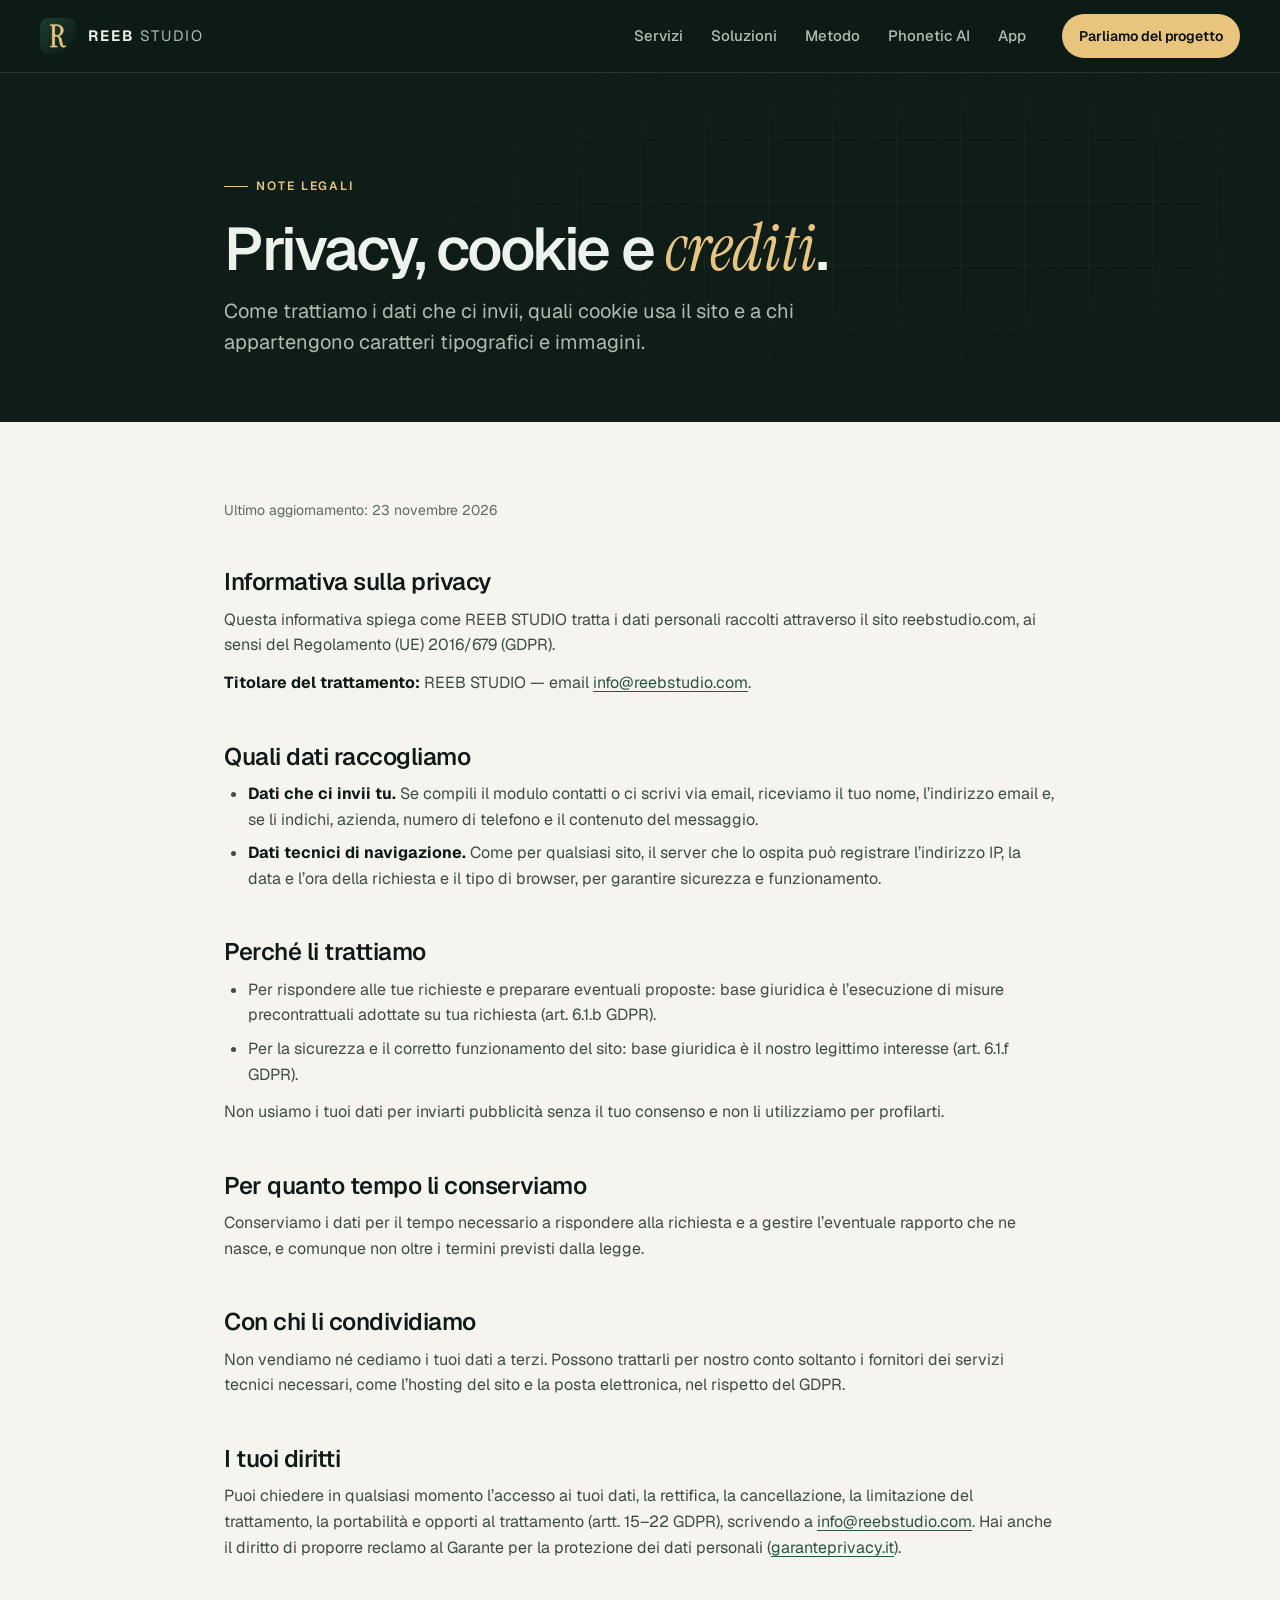
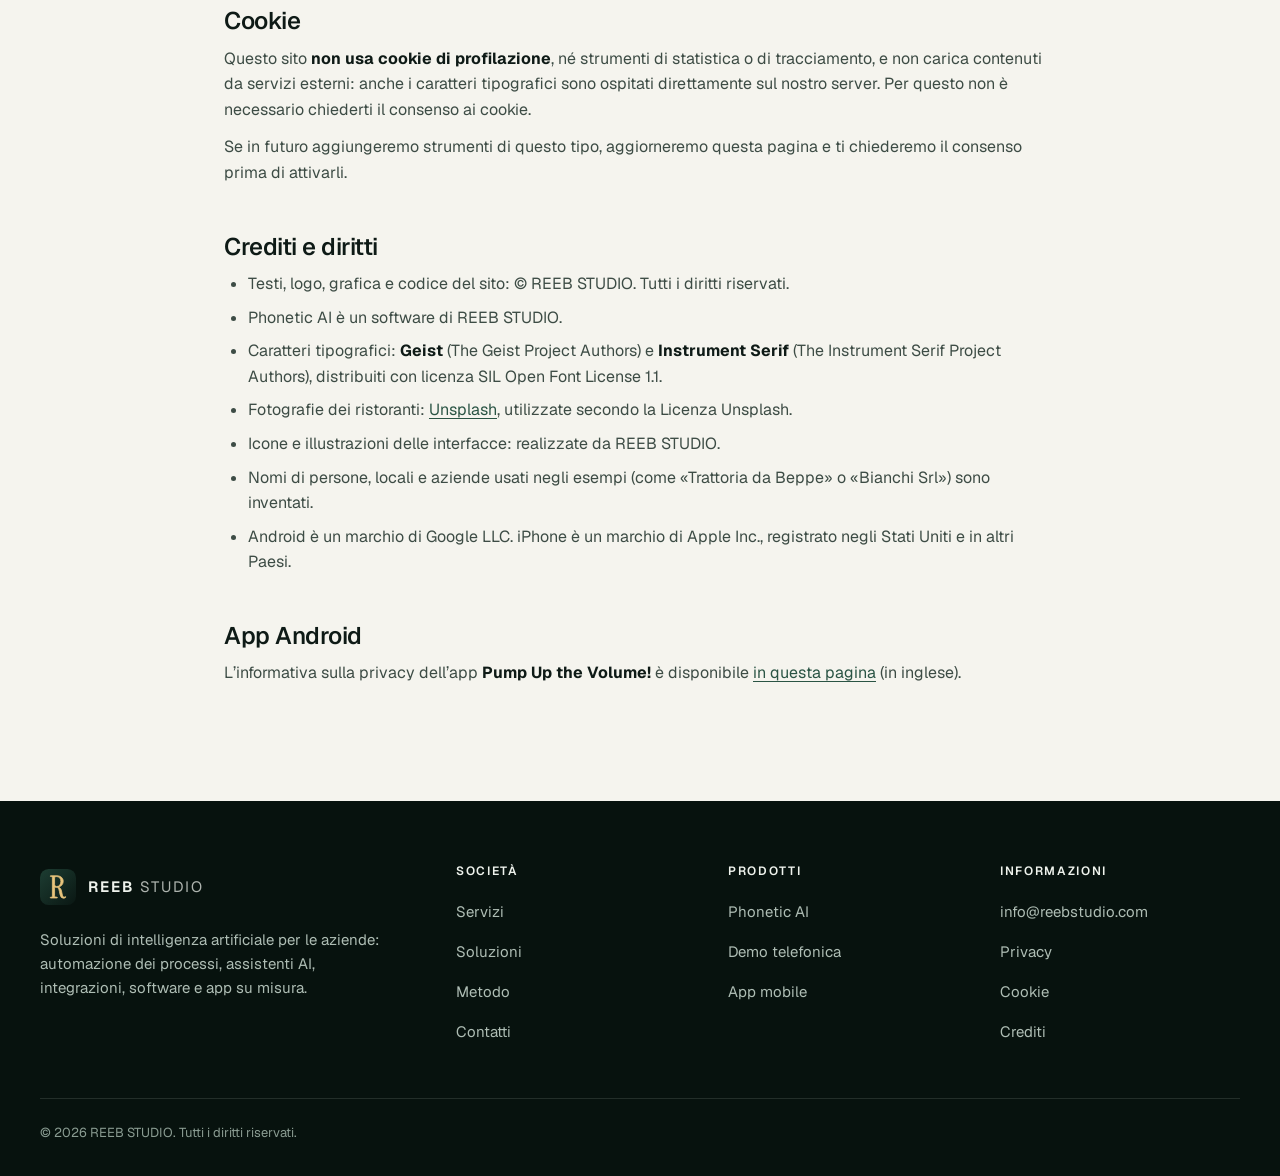
==== note-legali/index.html @ 83d86db6 "Nuovo sito REEB STUDIO Home della società (servizi, soluzioni, Phonetic AI, metodo, app, contatti), " ====
<!doctype html>
<html lang="it">
<head>
  <meta charset="utf-8">
  <meta name="viewport" content="width=device-width, initial-scale=1">
  <title>Privacy, cookie e crediti | REEB STUDIO</title>
  <meta name="description" content="Informativa sulla privacy, uso dei cookie e crediti di font e immagini del sito di REEB STUDIO.">
  <link rel="canonical" href="https://reebstudio.com/note-legali/">
  <meta name="theme-color" content="#0c1b16">
  <link rel="icon" href="../favicon.svg" type="image/svg+xml">
  <link rel="icon" href="../assets/brand/favicon-32.png" sizes="32x32" type="image/png">
  <link rel="apple-touch-icon" href="../assets/brand/apple-touch-icon.png">
  <link rel="manifest" href="../site.webmanifest">
  <link rel="preload" href="../assets/fonts/geist-var.woff2" as="font" type="font/woff2" crossorigin>
  <link rel="stylesheet" href="../assets/css/site.css">
  <script>document.documentElement.classList.add('js')</script>
</head>
<body>
  <svg xmlns="http://www.w3.org/2000/svg" aria-hidden="true" focusable="false" style="position:absolute;width:0;height:0;overflow:hidden">
  <defs>
    <symbol id="i-arrow" viewBox="0 0 24 24" fill="none" stroke="currentColor" stroke-width="1.7" stroke-linecap="round" stroke-linejoin="round"><path d="M5 12h14M13 6l6 6-6 6"/></symbol>
    <symbol id="i-check" viewBox="0 0 24 24" fill="none" stroke="currentColor" stroke-width="1.7" stroke-linecap="round" stroke-linejoin="round"><path d="M5 12.5l4.5 4.5L19 7.5"/></symbol>
    <symbol id="i-check-circle" viewBox="0 0 24 24" fill="none" stroke="currentColor" stroke-width="1.6" stroke-linecap="round" stroke-linejoin="round"><circle cx="12" cy="12" r="9"/><path d="M8 12.3l2.8 2.8 5.4-5.5"/></symbol>
    <symbol id="i-mail" viewBox="0 0 24 24" fill="none" stroke="currentColor" stroke-width="1.6" stroke-linecap="round" stroke-linejoin="round"><rect x="3" y="5" width="18" height="14" rx="2.5"/><path d="M3.5 7.5l8.5 6 8.5-6"/></symbol>
    <symbol id="i-sparkle" viewBox="0 0 24 24" fill="none" stroke="currentColor" stroke-width="1.6" stroke-linecap="round" stroke-linejoin="round"><path d="M11 3.5c.6 4.4 2.3 6.1 6.5 6.7-4.2.6-5.9 2.3-6.5 6.7-.6-4.4-2.3-6.1-6.5-6.7 4.2-.6 5.9-2.3 6.5-6.7z"/><path d="M18.5 15.5c.2 1.6.9 2.3 2.5 2.5-1.6.2-2.3.9-2.5 2.5-.2-1.6-.9-2.3-2.5-2.5 1.6-.2 2.3-.9 2.5-2.5z"/></symbol>
    <symbol id="i-database" viewBox="0 0 24 24" fill="none" stroke="currentColor" stroke-width="1.6" stroke-linecap="round" stroke-linejoin="round"><ellipse cx="12" cy="6" rx="7" ry="3"/><path d="M5 6v6c0 1.7 3.1 3 7 3s7-1.3 7-3V6"/><path d="M5 12v6c0 1.7 3.1 3 7 3s7-1.3 7-3v-6"/></symbol>
    <symbol id="i-users" viewBox="0 0 24 24" fill="none" stroke="currentColor" stroke-width="1.6" stroke-linecap="round" stroke-linejoin="round"><circle cx="9" cy="8" r="3.5"/><path d="M2.5 20c.6-3.6 3.2-5.5 6.5-5.5s5.9 1.9 6.5 5.5"/><path d="M16 4.8a3.5 3.5 0 0 1 0 6.4M18 14.8c2 .8 3.2 2.5 3.5 5.2"/></symbol>
    <symbol id="i-phone" viewBox="0 0 24 24" fill="none" stroke="currentColor" stroke-width="1.6" stroke-linecap="round" stroke-linejoin="round"><path d="M7.2 3.5H5a1.5 1.5 0 0 0-1.5 1.6c.7 8.2 7.2 14.7 15.4 15.4a1.5 1.5 0 0 0 1.6-1.5v-2.2a1.5 1.5 0 0 0-1.1-1.4l-3-.9a1.5 1.5 0 0 0-1.5.4l-1.1 1.1a12 12 0 0 1-5.8-5.8L9 9.1a1.5 1.5 0 0 0 .4-1.5l-.9-3a1.5 1.5 0 0 0-1.3-1.1z"/></symbol>
    <symbol id="i-workflow" viewBox="0 0 24 24" fill="none" stroke="currentColor" stroke-width="1.6" stroke-linecap="round" stroke-linejoin="round"><rect x="3" y="3" width="7" height="7" rx="2"/><rect x="14" y="14" width="7" height="7" rx="2"/><path d="M10 6.5h4.5a3 3 0 0 1 3 3V14"/><path d="M6.5 10v4.5a3 3 0 0 0 3 3H14"/></symbol>
    <symbol id="i-assistant" viewBox="0 0 24 24" fill="none" stroke="currentColor" stroke-width="1.6" stroke-linecap="round" stroke-linejoin="round"><path d="M20.5 12a8.5 8.5 0 0 1-12.3 7.6L3.5 20.5l1.1-4.3A8.5 8.5 0 1 1 20.5 12z"/><path d="M12 8c.3 2 1.1 2.8 3 3-1.9.3-2.7 1.1-3 3-.3-1.9-1.1-2.7-3-3 1.9-.2 2.7-1 3-3z"/></symbol>
    <symbol id="i-plug" viewBox="0 0 24 24" fill="none" stroke="currentColor" stroke-width="1.6" stroke-linecap="round" stroke-linejoin="round"><path d="M9 3v5M15 3v5"/><path d="M6 8h12v3a6 6 0 0 1-12 0z"/><path d="M12 17v4"/></symbol>
    <symbol id="i-code" viewBox="0 0 24 24" fill="none" stroke="currentColor" stroke-width="1.6" stroke-linecap="round" stroke-linejoin="round"><path d="M8 7.5L3.5 12 8 16.5M16 7.5l4.5 4.5-4.5 4.5M13.5 5l-3 14"/></symbol>
    <symbol id="i-smartphone" viewBox="0 0 24 24" fill="none" stroke="currentColor" stroke-width="1.6" stroke-linecap="round" stroke-linejoin="round"><rect x="6" y="2.5" width="12" height="19" rx="3"/><path d="M10.5 18.5h3"/></symbol>
    <symbol id="i-analysis" viewBox="0 0 24 24" fill="none" stroke="currentColor" stroke-width="1.6" stroke-linecap="round" stroke-linejoin="round"><circle cx="11" cy="11" r="7.5"/><path d="M20.5 20.5l-4-4"/><path d="M8 13.5v-2M11 13.5V8.5M14 13.5v-3.5"/></symbol>
    <symbol id="i-shield" viewBox="0 0 24 24" fill="none" stroke="currentColor" stroke-width="1.6" stroke-linecap="round" stroke-linejoin="round"><path d="M12 3l7.5 3v5.5c0 4.6-3.2 8.3-7.5 9.5-4.3-1.2-7.5-4.9-7.5-9.5V6z"/><path d="M9 12l2.2 2.2L15.5 10"/></symbol>
    <symbol id="i-target" viewBox="0 0 24 24" fill="none" stroke="currentColor" stroke-width="1.6" stroke-linecap="round" stroke-linejoin="round"><circle cx="12" cy="12" r="8.5"/><circle cx="12" cy="12" r="4.5"/><circle cx="12" cy="12" r="1" fill="currentColor"/></symbol>
    <symbol id="i-sliders" viewBox="0 0 24 24" fill="none" stroke="currentColor" stroke-width="1.6" stroke-linecap="round" stroke-linejoin="round"><path d="M4 7h9M17 7h3M4 17h3M11 17h9"/><circle cx="15" cy="7" r="2"/><circle cx="9" cy="17" r="2"/></symbol>
    <symbol id="i-user" viewBox="0 0 24 24" fill="none" stroke="currentColor" stroke-width="1.6" stroke-linecap="round" stroke-linejoin="round"><circle cx="12" cy="8" r="4"/><path d="M4.5 20.5c.8-4 3.7-6.5 7.5-6.5s6.7 2.5 7.5 6.5"/></symbol>
    <symbol id="i-globe" viewBox="0 0 24 24" fill="none" stroke="currentColor" stroke-width="1.6" stroke-linecap="round" stroke-linejoin="round"><circle cx="12" cy="12" r="9"/><path d="M3 12h18M12 3c2.5 2.6 3.8 5.6 3.8 9s-1.3 6.4-3.8 9c-2.5-2.6-3.8-5.6-3.8-9S9.5 5.6 12 3z"/></symbol>
    <symbol id="i-clock" viewBox="0 0 24 24" fill="none" stroke="currentColor" stroke-width="1.6" stroke-linecap="round" stroke-linejoin="round"><circle cx="12" cy="12" r="9"/><path d="M12 7v5l3.5 2"/></symbol>
    <symbol id="i-calendar" viewBox="0 0 24 24" fill="none" stroke="currentColor" stroke-width="1.6" stroke-linecap="round" stroke-linejoin="round"><rect x="3.5" y="5" width="17" height="15.5" rx="2.5"/><path d="M3.5 10h17M8 3v4M16 3v4"/></symbol>
    <symbol id="i-layout" viewBox="0 0 24 24" fill="none" stroke="currentColor" stroke-width="1.6" stroke-linecap="round" stroke-linejoin="round"><rect x="3" y="3" width="18" height="18" rx="2.5"/><path d="M3 9.5h18M9.5 9.5V21"/></symbol>
    <symbol id="i-swap" viewBox="0 0 24 24" fill="none" stroke="currentColor" stroke-width="1.6" stroke-linecap="round" stroke-linejoin="round"><path d="M4 8h14l-3.5-3.5M20 16H6l3.5 3.5"/></symbol>
    <symbol id="i-info" viewBox="0 0 24 24" fill="none" stroke="currentColor" stroke-width="1.6" stroke-linecap="round" stroke-linejoin="round"><circle cx="12" cy="12" r="9"/><path d="M12 11v5.5M12 7.6v.4"/></symbol>
    <symbol id="i-bell" viewBox="0 0 24 24" fill="none" stroke="currentColor" stroke-width="1.6" stroke-linecap="round" stroke-linejoin="round"><path d="M6 16v-5a6 6 0 0 1 12 0v5l1.5 2h-15z"/><path d="M10 20.5a2 2 0 0 0 4 0"/></symbol>
    <symbol id="i-wave" viewBox="0 0 24 24" fill="none" stroke="currentColor" stroke-width="2" stroke-linecap="round"><path d="M4 10v4M8 7v10M12 4v16M16 8v8M20 10.5v3"/></symbol>
    <symbol id="i-chart" viewBox="0 0 24 24" fill="none" stroke="currentColor" stroke-width="1.6" stroke-linecap="round" stroke-linejoin="round"><path d="M4 4v16h16"/><path d="M8 15.5l3.5-4 3 2.5L20 8"/></symbol>
    <symbol id="i-file" viewBox="0 0 24 24" fill="none" stroke="currentColor" stroke-width="1.6" stroke-linecap="round" stroke-linejoin="round"><path d="M14 3H7a2 2 0 0 0-2 2v14a2 2 0 0 0 2 2h10a2 2 0 0 0 2-2V8z"/><path d="M14 3v5h5M9 13h6M9 17h4"/></symbol>
    <symbol id="i-inbox" viewBox="0 0 24 24" fill="none" stroke="currentColor" stroke-width="1.6" stroke-linecap="round" stroke-linejoin="round"><path d="M3 13l2.5-7.5A2 2 0 0 1 7.4 4h9.2a2 2 0 0 1 1.9 1.5L21 13v5a2 2 0 0 1-2 2H5a2 2 0 0 1-2-2z"/><path d="M3 13h5l1.5 2.5h5L16 13h5"/></symbol>
    <symbol id="i-send" viewBox="0 0 24 24" fill="none" stroke="currentColor" stroke-width="1.8" stroke-linecap="round" stroke-linejoin="round"><path d="M4.5 12l15-7.5-5.5 15-2.5-5.5z"/><path d="M11.5 14l8-9.5"/></symbol>
    <symbol id="i-lock" viewBox="0 0 24 24" fill="none" stroke="currentColor" stroke-width="1.6" stroke-linecap="round" stroke-linejoin="round"><rect x="5" y="10.5" width="14" height="10" rx="2.5"/><path d="M8 10.5V8a4 4 0 0 1 8 0v2.5"/></symbol>
    <symbol id="i-moon" viewBox="0 0 24 24" fill="none" stroke="currentColor" stroke-width="1.6" stroke-linecap="round" stroke-linejoin="round"><path d="M20 14.5A8.5 8.5 0 1 1 9.5 4a7 7 0 0 0 10.5 10.5z"/></symbol>
    <symbol id="i-utensils" viewBox="0 0 24 24" fill="none" stroke="currentColor" stroke-width="1.6" stroke-linecap="round" stroke-linejoin="round"><path d="M7 3v18M4.5 3v5a2.5 2.5 0 0 0 5 0V3"/><path d="M17 21V3c-2.2 1.2-3.5 3.6-3.5 7v3.5H17"/></symbol>
    <symbol id="i-forward" viewBox="0 0 24 24" fill="none" stroke="currentColor" stroke-width="1.6" stroke-linecap="round" stroke-linejoin="round"><path d="M14 4h6v6M20 4l-7 7"/><path d="M9.2 4.5H5.5A1.5 1.5 0 0 0 4 6.1c.7 7.6 6.3 13.2 13.9 13.9a1.5 1.5 0 0 0 1.6-1.5v-2.2a1.5 1.5 0 0 0-1.1-1.4l-2.6-.8a1.5 1.5 0 0 0-1.5.4l-.9.9a11 11 0 0 1-4.9-4.9l.9-.9a1.5 1.5 0 0 0 .4-1.5z"/></symbol>
    <symbol id="i-mic" viewBox="0 0 24 24" fill="none" stroke="currentColor" stroke-width="1.8" stroke-linecap="round" stroke-linejoin="round"><rect x="9" y="3" width="6" height="11" rx="3"/><path d="M5.5 11a6.5 6.5 0 0 0 13 0M12 17.5V21"/></symbol>
    <symbol id="i-alert" viewBox="0 0 24 24" fill="none" stroke="currentColor" stroke-width="1.6" stroke-linecap="round" stroke-linejoin="round"><path d="M10.3 4.3L2.8 17.5A2 2 0 0 0 4.5 20.5h15a2 2 0 0 0 1.7-3L13.7 4.3a2 2 0 0 0-3.4 0z"/><path d="M12 9.5v4.5M12 17.2v.3"/></symbol>
    <symbol id="i-web" viewBox="0 0 24 24" fill="none" stroke="currentColor" stroke-width="1.6" stroke-linecap="round" stroke-linejoin="round"><rect x="3" y="4" width="18" height="16" rx="2.5"/><path d="M3 8.5h18M6.5 6.3v0M9 6.3v0"/></symbol>
  </defs>
</svg>

  <a class="skip-link" href="#contenuto">Vai al contenuto</a>

  <header class="site-header" id="top">
    <div class="container header-bar">
      <a class="brand" href="../" aria-label="REEB STUDIO, torna alla home">
        <img class="brand-mark" src="../assets/brand/mark.svg" width="36" height="36" alt="">
        <span class="brand-name">REEB <span>STUDIO</span></span>
      </a>
      <nav class="nav" aria-label="Menu principale">
        <button class="nav-toggle" type="button" aria-expanded="false" aria-controls="nav-panel">
          <span></span><span class="sr-only">Apri il menu</span>
        </button>
        <div class="nav-panel" id="nav-panel">
          <ul class="nav-links" role="list">
            <li><a href="../#servizi">Servizi</a></li>
            <li><a href="../#soluzioni">Soluzioni</a></li>
            <li><a href="../#metodo">Metodo</a></li>
            <li><a href="../phonetic-ai/">Phonetic AI</a></li>
            <li><a href="../#app">App</a></li>
          </ul>
          <a class="btn btn-gold btn-sm nav-cta" href="../#contatti">Parliamo del progetto</a>
        </div>
      </nav>
    </div>
  </header>

  <main id="contenuto">
    <section class="page-hero dark grain" aria-labelledby="page-title">
      <div class="grid-lines" aria-hidden="true"></div>
      <div class="container-narrow">
        <p class="eyebrow">Note legali</p>
        <h1 id="page-title">Privacy, cookie e <span class="accent">crediti</span>.</h1>
        <p class="lead">Come trattiamo i dati che ci invii, quali cookie usa il sito e a chi appartengono caratteri tipografici e immagini.</p>
      </div>
    </section>

    <article class="prose">
      <div class="container-narrow">
        <p class="updated">Ultimo aggiornamento: 23 novembre 2026</p>

        <!-- Prima della pubblicazione: completare i dati del titolare (ragione sociale, sede legale, P.IVA) e far verificare il testo da un consulente privacy. -->
        <h2 id="privacy">Informativa sulla privacy</h2>
        <p>Questa informativa spiega come REEB STUDIO tratta i dati personali raccolti attraverso il sito reebstudio.com, ai sensi del Regolamento (UE) 2016/679 (GDPR).</p>
        <p><strong>Titolare del trattamento:</strong> REEB STUDIO — email <a href="mailto:info@reebstudio.com">info@reebstudio.com</a>.</p>

        <h2>Quali dati raccogliamo</h2>
        <ul>
          <li><strong>Dati che ci invii tu.</strong> Se compili il modulo contatti o ci scrivi via email, riceviamo il tuo nome, l’indirizzo email e, se li indichi, azienda, numero di telefono e il contenuto del messaggio.</li>
          <li><strong>Dati tecnici di navigazione.</strong> Come per qualsiasi sito, il server che lo ospita può registrare l’indirizzo IP, la data e l’ora della richiesta e il tipo di browser, per garantire sicurezza e funzionamento.</li>
        </ul>

        <h2>Perché li trattiamo</h2>
        <ul>
          <li>Per rispondere alle tue richieste e preparare eventuali proposte: base giuridica è l’esecuzione di misure precontrattuali adottate su tua richiesta (art. 6.1.b GDPR).</li>
          <li>Per la sicurezza e il corretto funzionamento del sito: base giuridica è il nostro legittimo interesse (art. 6.1.f GDPR).</li>
        </ul>
        <p>Non usiamo i tuoi dati per inviarti pubblicità senza il tuo consenso e non li utilizziamo per profilarti.</p>

        <h2>Per quanto tempo li conserviamo</h2>
        <p>Conserviamo i dati per il tempo necessario a rispondere alla richiesta e a gestire l’eventuale rapporto che ne nasce, e comunque non oltre i termini previsti dalla legge.</p>

        <h2>Con chi li condividiamo</h2>
        <p>Non vendiamo né cediamo i tuoi dati a terzi. Possono trattarli per nostro conto soltanto i fornitori dei servizi tecnici necessari, come l’hosting del sito e la posta elettronica, nel rispetto del GDPR.</p>

        <h2>I tuoi diritti</h2>
        <p>Puoi chiedere in qualsiasi momento l’accesso ai tuoi dati, la rettifica, la cancellazione, la limitazione del trattamento, la portabilità e opporti al trattamento (artt. 15–22 GDPR), scrivendo a <a href="mailto:info@reebstudio.com">info@reebstudio.com</a>. Hai anche il diritto di proporre reclamo al Garante per la protezione dei dati personali (<a href="https://www.garanteprivacy.it" rel="noopener">garanteprivacy.it</a>).</p>

        <h2 id="cookie">Cookie</h2>
        <p>Questo sito <strong>non usa cookie di profilazione</strong>, né strumenti di statistica o di tracciamento, e non carica contenuti da servizi esterni: anche i caratteri tipografici sono ospitati direttamente sul nostro server. Per questo non è necessario chiederti il consenso ai cookie.</p>
        <p>Se in futuro aggiungeremo strumenti di questo tipo, aggiorneremo questa pagina e ti chiederemo il consenso prima di attivarli.</p>

        <h2 id="crediti">Crediti e diritti</h2>
        <ul>
          <li>Testi, logo, grafica e codice del sito: © REEB STUDIO. Tutti i diritti riservati.</li>
          <li>Phonetic AI è un software di REEB STUDIO.</li>
          <li>Caratteri tipografici: <strong>Geist</strong> (The Geist Project Authors) e <strong>Instrument Serif</strong> (The Instrument Serif Project Authors), distribuiti con licenza SIL Open Font License 1.1.</li>
          <li>Fotografie dei ristoranti: <a href="https://unsplash.com" rel="noopener">Unsplash</a>, utilizzate secondo la Licenza Unsplash.</li>
          <li>Icone e illustrazioni delle interfacce: realizzate da REEB STUDIO.</li>
          <li>Nomi di persone, locali e aziende usati negli esempi (come «Trattoria da Beppe» o «Bianchi Srl») sono inventati.</li>
          <li>Android è un marchio di Google LLC. iPhone è un marchio di Apple Inc., registrato negli Stati Uniti e in altri Paesi.</li>
        </ul>

        <h2 id="app">App Android</h2>
        <p>L’informativa sulla privacy dell’app <strong>Pump Up the Volume!</strong> è disponibile <a href="../privacy.html" hreflang="en">in questa pagina</a> (in inglese).</p>
      </div>
    </article>
  </main>

  <footer class="site-footer">
    <div class="container">
      <div class="footer-grid">
        <div class="footer-brand">
          <a class="brand" href="../" aria-label="REEB STUDIO, torna alla home">
            <img class="brand-mark" src="../assets/brand/mark.svg" width="36" height="36" alt="">
            <span class="brand-name">REEB <span>STUDIO</span></span>
          </a>
          <p>Soluzioni di intelligenza artificiale per le aziende: automazione dei processi, assistenti AI, integrazioni, software e app su misura.</p>
        </div>
        <div class="footer-col">
          <h2>Società</h2>
          <ul role="list">
            <li><a href="../#servizi">Servizi</a></li>
            <li><a href="../#soluzioni">Soluzioni</a></li>
            <li><a href="../#metodo">Metodo</a></li>
            <li><a href="../#contatti">Contatti</a></li>
          </ul>
        </div>
        <div class="footer-col">
          <h2>Prodotti</h2>
          <ul role="list">
            <li><a href="../phonetic-ai/">Phonetic AI</a></li>
            <li><a href="tel:+3905831706764">Demo telefonica</a></li>
            <li><a href="../#app">App mobile</a></li>
          </ul>
        </div>
        <div class="footer-col">
          <h2>Informazioni</h2>
          <ul role="list">
            <li><a href="mailto:info@reebstudio.com">info@reebstudio.com</a></li>
            <li><a href="../note-legali/#privacy">Privacy</a></li>
            <li><a href="../note-legali/#cookie">Cookie</a></li>
            <li><a href="../note-legali/#crediti">Crediti</a></li>
          </ul>
        </div>
      </div>
      <div class="footer-bottom">
        <!-- Quando la società sarà registrata, aggiungere qui: ragione sociale completa, sede legale, P.IVA (obbligatoria per legge sul sito). -->
        <span>&copy; <span data-year>2026</span> REEB STUDIO. Tutti i diritti riservati.</span>
        
      </div>
    </div>
  </footer>

  <script src="../assets/js/site.js" defer></script>
</body>
</html>
---- assets/css/site.css ----
/* ==========================================================================
   REEB STUDIO — foglio di stile del sito
   Scala di spaziatura su multipli di 4px · due famiglie di caratteri
   (Geist per testo e titoli, Instrument Serif per gli accenti in corsivo).
   ========================================================================== */

@font-face {
  font-family: "Geist";
  src: url("../fonts/geist-var.woff2") format("woff2");
  font-weight: 100 900;
  font-style: normal;
  font-display: swap;
}

@font-face {
  font-family: "Instrument Serif";
  src: url("../fonts/instrument-serif.woff2") format("woff2");
  font-weight: 400;
  font-style: normal;
  font-display: swap;
}

@font-face {
  font-family: "Instrument Serif";
  src: url("../fonts/instrument-serif-italic.woff2") format("woff2");
  font-weight: 400;
  font-style: italic;
  font-display: swap;
}

:root {
  /* Colori */
  --pine-950: #07120e;
  --pine-900: #0c1b16;
  --pine-850: #10231c;
  --pine-800: #142b23;
  --pine-700: #1d3c31;
  --pine-600: #2a5444;
  --gold: #e8c47c;
  --gold-soft: #f3dcab;
  --gold-deep: #8a6420;
  --mint: #4cc08a;

  --paper: #f5f4ee;
  --paper-2: #ecebe3;
  --white: #ffffff;
  --ink: #0e1a16;
  --ink-2: #3d4c45;
  --ink-3: #5c6a63;
  --line: #dcdbd1;
  --line-strong: #c9c8bd;

  --on-dark: #eef2ec;
  --on-dark-2: #aebdb4;
  --on-dark-3: #8a9c92;
  --line-dark: rgb(238 242 236 / .12);
  --line-dark-strong: rgb(238 242 236 / .2);

  /* Caratteri */
  --sans: "Geist", ui-sans-serif, system-ui, -apple-system, "Segoe UI", Roboto, sans-serif;
  --serif: "Instrument Serif", "Iowan Old Style", Georgia, serif;

  /* Spaziatura (multipli di 4px) */
  --s1: .25rem;  /* 4 */
  --s2: .5rem;   /* 8 */
  --s3: .75rem;  /* 12 */
  --s4: 1rem;    /* 16 */
  --s5: 1.5rem;  /* 24 */
  --s6: 2rem;    /* 32 */
  --s7: 3rem;    /* 48 */
  --s8: 4rem;    /* 64 */
  --s9: 6rem;    /* 96 */
  --s10: 8rem;   /* 128 */

  --gutter: clamp(1rem, 4.5vw, 2.5rem);
  --section: clamp(4rem, 9vw, 8rem);
  --radius: 16px;
  --radius-lg: 24px;
  --header-h: 4.5rem;
  --ease: cubic-bezier(.2, .7, .2, 1);
}

/* --------------------------------------------------------------------------
   Base
   -------------------------------------------------------------------------- */

*, *::before, *::after { box-sizing: border-box; }

html {
  -webkit-text-size-adjust: 100%;
  scroll-padding-top: calc(var(--header-h) + var(--s4));
}

@media (prefers-reduced-motion: no-preference) {
  html { scroll-behavior: smooth; }
}

body {
  margin: 0;
  background: var(--paper);
  color: var(--ink);
  font: 400 1rem/1.6 var(--sans);
  font-feature-settings: "ss01", "cv11";
  -webkit-font-smoothing: antialiased;
  -moz-osx-font-smoothing: grayscale;
  text-rendering: optimizeLegibility;
}

h1, h2, h3, h4, p, figure, blockquote, dl, dd, ol, ul { margin: 0; }
ol, ul { padding: 0; }
img, svg, video { display: block; max-width: 100%; }
img { height: auto; }
a { color: inherit; }
button, input, select, textarea { font: inherit; color: inherit; }

::selection { background: var(--gold); color: var(--pine-950); }

:focus-visible {
  outline: 2px solid var(--pine-600);
  outline-offset: 3px;
  border-radius: 4px;
}

.dark :focus-visible, .site-header :focus-visible, .site-footer :focus-visible {
  outline-color: var(--gold);
}

.sr-only {
  position: absolute !important;
  width: 1px; height: 1px;
  padding: 0; margin: -1px;
  overflow: hidden; clip: rect(0 0 0 0);
  white-space: nowrap; border: 0;
}

.skip-link {
  position: absolute;
  z-index: 100;
  top: var(--s2);
  left: var(--s2);
  padding: var(--s2) var(--s4);
  border-radius: 999px;
  background: var(--gold);
  color: var(--pine-950);
  font-weight: 600;
  text-decoration: none;
  transform: translateY(-200%);
}

.skip-link:focus { transform: none; }

.container {
  width: min(100% - 2 * var(--gutter), 75rem);
  margin-inline: auto;
}

.container-narrow {
  width: min(100% - 2 * var(--gutter), 52rem);
  margin-inline: auto;
}

/* --------------------------------------------------------------------------
   Tipografia
   -------------------------------------------------------------------------- */

.display, h1 {
  font-size: clamp(2.5rem, 6vw, 5rem);
  font-weight: 560;
  line-height: 1.02;
  letter-spacing: -.04em;
  text-wrap: balance;
}

.h2, h2 {
  font-size: clamp(2rem, 4vw, 3.25rem);
  font-weight: 560;
  line-height: 1.06;
  letter-spacing: -.035em;
  text-wrap: balance;
}

.h3, h3 {
  font-size: 1.25rem;
  font-weight: 600;
  line-height: 1.3;
  letter-spacing: -.015em;
}

.accent {
  font-family: var(--serif);
  font-style: italic;
  font-weight: 400;
  letter-spacing: -.01em;
  font-size: 1.08em;
  line-height: .9;
}

.dark .accent { color: var(--gold); }

.eyebrow {
  display: inline-flex;
  align-items: center;
  gap: var(--s2);
  margin-bottom: var(--s5);
  color: var(--pine-600);
  font-size: .75rem;
  font-weight: 600;
  line-height: 1.4;
  letter-spacing: .16em;
  text-transform: uppercase;
}

.eyebrow::before {
  content: "";
  width: var(--s5);
  height: 1px;
  background: currentColor;
}

.dark .eyebrow { color: var(--gold); }

.lead {
  max-width: 38rem;
  color: var(--ink-2);
  font-size: clamp(1.0625rem, 1.6vw, 1.25rem);
  line-height: 1.55;
  text-wrap: pretty;
}

.dark .lead { color: var(--on-dark-2); }

.muted { color: var(--ink-2); }
.dark .muted { color: var(--on-dark-2); }

.section-head {
  display: grid;
  gap: var(--s5);
  max-width: 48rem;
  margin-bottom: clamp(var(--s7), 6vw, var(--s8));
}

.section-head .eyebrow { margin-bottom: 0; }

.section-head-split {
  display: grid;
  grid-template-columns: minmax(0, 1.1fr) minmax(0, .9fr);
  align-items: end;
  gap: var(--s5) var(--s8);
  max-width: none;
}

/* --------------------------------------------------------------------------
   Bottoni e link
   -------------------------------------------------------------------------- */

.btn {
  display: inline-flex;
  align-items: center;
  justify-content: center;
  gap: var(--s2);
  min-height: 48px;
  padding: var(--s3) var(--s5);
  border: 1px solid transparent;
  border-radius: 999px;
  font-size: .9375rem;
  font-weight: 600;
  line-height: 1.2;
  letter-spacing: -.005em;
  text-decoration: none;
  white-space: nowrap;
  cursor: pointer;
  transition: background-color .2s var(--ease), color .2s var(--ease), border-color .2s var(--ease), transform .2s var(--ease);
}

.btn svg { width: 1.125rem; height: 1.125rem; flex: none; transition: transform .2s var(--ease); }
.btn:hover svg.arrow { transform: translateX(3px); }
.btn:active { transform: translateY(1px); }

.btn-gold { background: var(--gold); color: var(--pine-950); }
.btn-gold:hover { background: var(--gold-soft); }

.btn-dark { background: var(--pine-900); color: var(--on-dark); }
.btn-dark:hover { background: var(--pine-700); }

.btn-ghost { border-color: var(--line-strong); background: transparent; color: var(--ink); }
.btn-ghost:hover { border-color: var(--ink); }

.dark .btn-ghost { border-color: var(--line-dark-strong); color: var(--on-dark); }
.dark .btn-ghost:hover { border-color: var(--on-dark); background: rgb(238 242 236 / .04); }

.btn-sm { min-height: 44px; padding: var(--s2) var(--s4); font-size: .875rem; }

.actions {
  display: flex;
  flex-wrap: wrap;
  align-items: center;
  gap: var(--s3);
}

.link-arrow {
  display: inline-flex;
  align-items: center;
  gap: var(--s2);
  min-height: 44px;
  font-weight: 600;
  text-decoration: none;
}

.link-arrow svg { width: 1rem; height: 1rem; transition: transform .2s var(--ease); }
.link-arrow:hover svg { transform: translateX(3px); }

/* --------------------------------------------------------------------------
   Intestazione
   -------------------------------------------------------------------------- */

.site-header {
  position: sticky;
  top: 0;
  z-index: 50;
  color: var(--on-dark);
  background: var(--pine-900);
  border-bottom: 1px solid var(--line-dark);
}

.nav-panel {
  display: flex;
  align-items: center;
  gap: var(--s5);
}

.site-header.is-static { position: relative; }

.header-bar {
  display: flex;
  align-items: center;
  justify-content: space-between;
  gap: var(--s5);
  min-height: var(--header-h);
}

.brand {
  display: inline-flex;
  align-items: center;
  gap: var(--s3);
  min-height: 44px;
  color: inherit;
  text-decoration: none;
  white-space: nowrap;
}

.brand-mark { width: 36px; height: 36px; flex: none; }

.brand-name {
  font-size: .9375rem;
  font-weight: 650;
  letter-spacing: .14em;
}

.brand-name span { font-weight: 400; opacity: .72; }

.nav {
  display: flex;
  align-items: center;
  gap: var(--s6);
}

.nav-links {
  display: flex;
  align-items: center;
  gap: var(--s1);
  list-style: none;
}

.nav-links a {
  display: inline-flex;
  align-items: center;
  min-height: 44px;
  padding-inline: var(--s3);
  border-radius: 999px;
  color: var(--on-dark-2);
  font-size: .9375rem;
  font-weight: 500;
  text-decoration: none;
  transition: color .2s var(--ease), background-color .2s var(--ease);
}

.nav-links a:hover { color: var(--on-dark); background: rgb(238 242 236 / .06); }
.nav-links a[aria-current="page"] { color: var(--on-dark); }

.nav-links a[aria-current="page"]::after {
  content: "";
  width: 5px;
  height: 5px;
  margin-left: var(--s2);
  border-radius: 50%;
  background: var(--gold);
}

.nav-toggle {
  display: none;
  align-items: center;
  justify-content: center;
  width: 44px;
  height: 44px;
  padding: 0;
  border: 1px solid var(--line-dark-strong);
  border-radius: 999px;
  background: transparent;
  cursor: pointer;
}

.nav-toggle span,
.nav-toggle span::before,
.nav-toggle span::after {
  display: block;
  width: 16px;
  height: 1.5px;
  border-radius: 2px;
  background: currentColor;
  transition: transform .25s var(--ease), opacity .2s;
}

.nav-toggle span { position: relative; }
.nav-toggle span::before, .nav-toggle span::after { content: ""; position: absolute; left: 0; }
.nav-toggle span::before { top: -5px; }
.nav-toggle span::after { top: 5px; }
.nav-toggle[aria-expanded="true"] span { background: transparent; }
.nav-toggle[aria-expanded="true"] span::before { transform: translateY(5px) rotate(45deg); }
.nav-toggle[aria-expanded="true"] span::after { transform: translateY(-5px) rotate(-45deg); }

/* --------------------------------------------------------------------------
   Sezioni
   -------------------------------------------------------------------------- */

.section { padding-block: var(--section); }
.section-tight { padding-block: clamp(3rem, 6vw, 5rem); }
.bg-paper-2 { background: var(--paper-2); }
.bg-white { background: var(--white); }

.dark {
  position: relative;
  isolation: isolate;
  background: var(--pine-900);
  color: var(--on-dark);
}

.dark.deep { background: var(--pine-950); }

/* Grana leggera sulle superfici scure */
.grain::after {
  content: "";
  position: absolute;
  inset: 0;
  z-index: -1;
  pointer-events: none;
  opacity: .5;
  background-image: url("data:image/svg+xml,%3Csvg xmlns='http://www.w3.org/2000/svg' width='160' height='160'%3E%3Cfilter id='n'%3E%3CfeTurbulence type='fractalNoise' baseFrequency='.9' numOctaves='2' stitchTiles='stitch'/%3E%3CfeColorMatrix values='0 0 0 0 1 0 0 0 0 1 0 0 0 0 1 0 0 0 .035 0'/%3E%3C/filter%3E%3Crect width='100%25' height='100%25' filter='url(%23n)'/%3E%3C/svg%3E");
}

.grid-lines {
  position: absolute;
  inset: 0;
  z-index: -1;
  pointer-events: none;
  background-image:
    linear-gradient(rgb(238 242 236 / .045) 1px, transparent 1px),
    linear-gradient(90deg, rgb(238 242 236 / .045) 1px, transparent 1px);
  background-size: 64px 64px;
  -webkit-mask-image: radial-gradient(ellipse 70% 70% at 70% 40%, #000 20%, transparent 75%);
  mask-image: radial-gradient(ellipse 70% 70% at 70% 40%, #000 20%, transparent 75%);
}

/* --------------------------------------------------------------------------
   Hero della home
   -------------------------------------------------------------------------- */

.hero {
  overflow: hidden;
  padding-block: clamp(4.5rem, 10vw, 8rem) clamp(4rem, 8vw, 6.5rem);
}

.hero-copy { position: relative; max-width: 40rem; }

.hero h1 { max-width: 13.5ch; }
.hero .lead { margin-top: var(--s5); }
.hero .actions { margin-top: var(--s6); }

.pill {
  display: inline-flex;
  align-items: center;
  gap: var(--s2);
  margin-bottom: var(--s5);
  padding: var(--s1) var(--s3) var(--s1) var(--s2);
  border: 1px solid var(--line-dark-strong);
  border-radius: 999px;
  background: rgb(238 242 236 / .04);
  color: var(--on-dark-2);
  font-size: .8125rem;
  font-weight: 500;
}

.pill b {
  padding: 2px var(--s2);
  border-radius: 999px;
  background: var(--gold);
  color: var(--pine-950);
  font-size: .6875rem;
  font-weight: 650;
  letter-spacing: .06em;
  text-transform: uppercase;
}

.hero-points {
  display: flex;
  flex-wrap: wrap;
  gap: var(--s3) var(--s5);
  margin-top: var(--s7);
  padding-top: var(--s5);
  border-top: 1px solid var(--line-dark);
  list-style: none;
  color: var(--on-dark-2);
  font-size: .875rem;
}

.hero-points li { display: inline-flex; align-items: center; gap: var(--s2); }
.hero-points svg { width: 1rem; height: 1rem; color: var(--gold); }

/* Visual: nastro + scheda del flusso */
.hero-ribbon {
  position: absolute;
  z-index: -1;
  top: 0;
  right: 0;
  width: 66%;
  height: 100%;
  max-width: none;
  object-fit: cover;
  object-position: 62% 50%;
  pointer-events: none;
  -webkit-mask-image: linear-gradient(90deg, transparent 0%, rgb(0 0 0 / .55) 18%, #000 40%);
  mask-image: linear-gradient(90deg, transparent 0%, rgb(0 0 0 / .55) 18%, #000 40%);
}

/* Introduzione con la scheda del flusso automatico */
.intro-grid {
  display: grid;
  grid-template-columns: minmax(0, 1.15fr) minmax(0, .85fr);
  align-items: center;
  gap: var(--s7) clamp(3rem, 7vw, 6rem);
}


.flow-wrap {
  position: relative;
  justify-self: end;
  width: min(100%, 26.5rem);
}

.flow {
  position: relative;
  width: min(100%, 26.5rem);
  padding: var(--s5);
  border: 1px solid var(--line-dark-strong);
  border-radius: var(--radius-lg);
  background:
    radial-gradient(ellipse 80% 60% at 100% 0%, rgb(232 196 124 / .1), transparent 70%),
    linear-gradient(180deg, var(--pine-800), var(--pine-900));
  color: var(--on-dark);
  box-shadow: 0 40px 80px -30px rgb(7 18 14 / .55), inset 0 1px 0 rgb(255 255 255 / .06);
}

.flow-head {
  display: flex;
  align-items: center;
  justify-content: space-between;
  gap: var(--s3);
  padding-bottom: var(--s4);
  border-bottom: 1px solid var(--line-dark);
}

.flow-title { font-size: .875rem; font-weight: 600; }
.flow-title small { display: block; color: var(--on-dark-3); font-size: .75rem; font-weight: 400; }

.status {
  display: inline-flex;
  align-items: center;
  gap: 6px;
  padding: 3px 10px;
  border-radius: 999px;
  background: rgb(76 192 138 / .12);
  color: #8fe0b7;
  font-size: .75rem;
  font-weight: 600;
}

.status::before {
  content: "";
  width: 6px;
  height: 6px;
  border-radius: 50%;
  background: var(--mint);
  box-shadow: 0 0 0 3px rgb(76 192 138 / .2);
}

.flow-steps { position: relative; list-style: none; margin-top: var(--s4); }

.flow-steps::before {
  content: "";
  position: absolute;
  top: 20px;
  bottom: 20px;
  left: 19px;
  width: 1px;
  background: linear-gradient(var(--gold), rgb(232 196 124 / .15));
}

.flow-step {
  position: relative;
  display: grid;
  grid-template-columns: 40px minmax(0, 1fr) auto;
  align-items: center;
  gap: var(--s3);
  padding-block: var(--s3);
}

.flow-icon {
  display: grid;
  place-items: center;
  width: 40px;
  height: 40px;
  border: 1px solid var(--line-dark-strong);
  border-radius: 12px;
  background: var(--pine-850);
  color: var(--gold);
}

.flow-icon svg { width: 18px; height: 18px; }
.flow-step strong { display: block; font-size: .875rem; font-weight: 600; }
.flow-step span { display: block; color: var(--on-dark-2); font-size: .8125rem; line-height: 1.4; }
.flow-step time { color: var(--on-dark-3); font-size: .75rem; font-variant-numeric: tabular-nums; }

.flow-step.is-done .flow-icon { border-color: rgb(232 196 124 / .45); }

.flow-foot {
  display: flex;
  align-items: center;
  gap: var(--s2);
  margin-top: var(--s3);
  padding: var(--s3) var(--s4);
  border-radius: 12px;
  background: rgb(232 196 124 / .08);
  color: var(--gold-soft);
  font-size: .8125rem;
  font-weight: 500;
}

.flow-foot svg { width: 1rem; height: 1rem; flex: none; }

.flow-tag {
  position: absolute;
  left: calc(-1 * var(--s7));
  bottom: calc(-1 * var(--s7));
  color: var(--on-dark);
  display: flex;
  align-items: center;
  gap: var(--s3);
  padding: var(--s3) var(--s4);
  border: 1px solid var(--line-dark-strong);
  border-radius: 14px;
  background: var(--pine-800);
  box-shadow: 0 20px 40px -16px rgb(0 0 0 / .6);
  font-size: .8125rem;
}

.flow-tag svg { width: 1.25rem; height: 1.25rem; color: var(--gold); }
.flow-tag b { display: block; font-weight: 600; }
.flow-tag span { color: var(--on-dark-2); }

@media (prefers-reduced-motion: no-preference) {
  .js .flow-wrap .flow-step, .js .flow-wrap .flow-foot, .js .flow-wrap .flow-tag { opacity: 0; transform: translateY(8px); }
  .js .flow-wrap .flow-steps::before { transform-origin: top; transform: scaleY(0); }
  .js .flow-wrap.is-visible .flow-step { animation: step-in .6s var(--ease) forwards; }
  .js .flow-wrap.is-visible .flow-step:nth-child(1) { animation-delay: .35s; }
  .js .flow-wrap.is-visible .flow-step:nth-child(2) { animation-delay: .75s; }
  .js .flow-wrap.is-visible .flow-step:nth-child(3) { animation-delay: 1.15s; }
  .js .flow-wrap.is-visible .flow-step:nth-child(4) { animation-delay: 1.55s; }
  .js .flow-wrap.is-visible .flow-foot, .js .flow-wrap.is-visible .flow-tag { animation: step-in .6s var(--ease) 2s forwards; }
  .js .flow-wrap.is-visible .flow-steps::before { animation: line-in 1.6s var(--ease) .4s forwards; }
}

@keyframes step-in { to { opacity: 1; transform: none; } }
@keyframes line-in { to { transform: scaleY(1); } }

/* --------------------------------------------------------------------------
   Dichiarazione / intro
   -------------------------------------------------------------------------- */

.statement {
  max-width: 62rem;
  font-size: clamp(1.5rem, 3vw, 2.375rem);
  font-weight: 450;
  line-height: 1.28;
  letter-spacing: -.025em;
  text-wrap: pretty;
}

.chores-intro {
  max-width: 34rem;
  color: var(--ink);
  font-size: clamp(1.25rem, 2vw, 1.5rem);
  font-weight: 500;
  line-height: 1.35;
  letter-spacing: -.02em;
}

.chores {
  margin-top: var(--s5);
  border-top: 1px solid var(--line-strong);
  list-style: none;
}

.chores li {
  display: grid;
  grid-template-columns: 2rem minmax(0, 1fr);
  align-items: center;
  gap: var(--s4);
  padding-block: var(--s4);
  border-bottom: 1px solid var(--line-strong);
}

.chore {
  position: relative;
  display: inline-block;
  color: var(--ink);
  font-size: clamp(1.5rem, 2.7vw, 2.375rem);
  font-weight: 650;
  line-height: 1.15;
  letter-spacing: -.035em;
}

/* Riga che barra l'attività: l'automazione la elimina */
.chore::after {
  content: "";
  position: absolute;
  left: -.1em;
  right: -.1em;
  top: 53%;
  height: max(2px, .06em);
  border-radius: 999px;
  background: var(--gold-strike, #d9a548);
  transform-origin: left center;
}

.chore-check {
  display: grid;
  place-items: center;
  width: 2rem;
  height: 2rem;
  border-radius: 50%;
  background: var(--pine-900);
  color: var(--gold);
}

.chore-check svg { width: 1.125rem; height: 1.125rem; }

.chores-outro {
  max-width: 36rem;
  margin-top: var(--s5);
  color: var(--ink-2);
  font-size: clamp(1.0625rem, 1.5vw, 1.25rem);
  line-height: 1.5;
}

.chores-outro strong { color: var(--ink); font-weight: 650; }

@media (prefers-reduced-motion: no-preference) {
  .js .chores .chore::after { transform: scaleX(0); transition: transform .6s cubic-bezier(.7, 0, .3, 1); }
  .js .chores .chore-check { background: transparent; box-shadow: inset 0 0 0 1.5px var(--line-strong); transition: background-color .3s, box-shadow .3s; }
  .js .chores .chore-check svg { opacity: 0; transform: scale(.4); transition: opacity .3s, transform .4s cubic-bezier(.3, 1.6, .5, 1); }
  .js .chores.is-visible .chore::after { transform: scaleX(1); }
  .js .chores.is-visible .chore-check { background: var(--pine-900); box-shadow: none; }
  .js .chores.is-visible .chore-check svg { opacity: 1; transform: none; }
  .js .chores.is-visible li:nth-child(1) .chore::after { transition-delay: .3s; }
  .js .chores.is-visible li:nth-child(1) .chore-check, .js .chores.is-visible li:nth-child(1) .chore-check svg { transition-delay: .75s; }
  .js .chores.is-visible li:nth-child(2) .chore::after { transition-delay: .9s; }
  .js .chores.is-visible li:nth-child(2) .chore-check, .js .chores.is-visible li:nth-child(2) .chore-check svg { transition-delay: 1.35s; }
  .js .chores.is-visible li:nth-child(3) .chore::after { transition-delay: 1.5s; }
  .js .chores.is-visible li:nth-child(3) .chore-check, .js .chores.is-visible li:nth-child(3) .chore-check svg { transition-delay: 1.95s; }
  .js .chores.is-visible li:nth-child(4) .chore::after { transition-delay: 2.1s; }
  .js .chores.is-visible li:nth-child(4) .chore-check, .js .chores.is-visible li:nth-child(4) .chore-check svg { transition-delay: 2.55s; }
}


.sectors {
  display: flex;
  flex-wrap: wrap;
  gap: var(--s2);
  margin-top: var(--s7);
  list-style: none;
}

.sectors li {
  padding: var(--s2) var(--s4);
  border: 1px solid var(--line-strong);
  border-radius: 999px;
  color: var(--ink-2);
  font-size: .875rem;
  font-weight: 500;
}

/* --------------------------------------------------------------------------
   Servizi
   -------------------------------------------------------------------------- */

.services {
  display: grid;
  grid-template-columns: repeat(3, minmax(0, 1fr));
  border-top: 1px solid var(--line);
  border-left: 1px solid var(--line);
  list-style: none;
}

.service {
  position: relative;
  display: flex;
  flex-direction: column;
  gap: var(--s4);
  min-height: 19rem;
  padding: var(--s6);
  border-right: 1px solid var(--line);
  border-bottom: 1px solid var(--line);
  background: var(--paper);
  transition: background-color .3s var(--ease);
}

.service:hover { background: var(--white); }

.service-num {
  color: var(--ink-3);
  font-size: .8125rem;
  font-weight: 500;
  font-variant-numeric: tabular-nums;
}

.icon-box {
  display: grid;
  place-items: center;
  width: 48px;
  height: 48px;
  border-radius: 14px;
  background: var(--pine-900);
  color: var(--gold);
}

.icon-box svg { width: 22px; height: 22px; }

.service-top { display: flex; align-items: flex-start; justify-content: space-between; }
.service h3 { margin-top: var(--s6); }
.service p { color: var(--ink-2); font-size: .9375rem; }

/* --------------------------------------------------------------------------
   Problemi → soluzioni
   -------------------------------------------------------------------------- */

.problems-grid {
  display: grid;
  grid-template-columns: minmax(0, .8fr) minmax(0, 1.2fr);
  gap: var(--s7) clamp(3rem, 7vw, 6rem);
  align-items: start;
}

.problems-intro { position: sticky; top: calc(var(--header-h) + var(--s7)); }
.problems-intro .lead { margin-top: var(--s5); }
.problems-intro .actions { margin-top: var(--s6); }

.problem-list { list-style: none; border-top: 1px solid var(--line-dark); }

.problem {
  display: grid;
  grid-template-columns: minmax(0, 1fr) minmax(0, 1fr);
  gap: var(--s3) var(--s6);
  padding-block: var(--s6);
  border-bottom: 1px solid var(--line-dark);
}

.problem blockquote {
  color: var(--on-dark);
  font-family: var(--serif);
  font-size: clamp(1.375rem, 2.2vw, 1.75rem);
  font-style: italic;
  line-height: 1.2;
  letter-spacing: -.01em;
}

.problem-solution p { color: var(--on-dark-2); font-size: .9375rem; }

.tag {
  display: inline-flex;
  align-items: center;
  gap: 6px;
  margin-bottom: var(--s2);
  color: var(--gold);
  font-size: .75rem;
  font-weight: 600;
  letter-spacing: .08em;
  text-transform: uppercase;
}

.tag svg { width: 14px; height: 14px; }

/* --------------------------------------------------------------------------
   Prodotto in evidenza
   -------------------------------------------------------------------------- */

.product-feature {
  display: grid;
  grid-template-columns: minmax(0, .92fr) minmax(0, 1.08fr);
  align-items: center;
  gap: clamp(3rem, 6vw, 5rem);
  padding: clamp(var(--s5), 5vw, var(--s8));
  border: 1px solid var(--line-dark-strong);
  border-radius: 28px;
  background:
    radial-gradient(ellipse 60% 70% at 85% 30%, rgb(232 196 124 / .1), transparent 70%),
    linear-gradient(160deg, var(--pine-800), var(--pine-900) 60%);
  overflow: hidden;
}

.product-logo {
  display: inline-flex;
  align-items: center;
  gap: var(--s3);
  margin-bottom: var(--s5);
  font-size: 1.5rem;
  font-weight: 650;
  letter-spacing: -.03em;
}

.product-logo .wave {
  display: grid;
  place-items: center;
  width: 44px;
  height: 44px;
  border-radius: 12px;
  background: var(--gold);
  color: var(--pine-950);
}

.product-logo .wave svg { width: 22px; height: 22px; }
.product-logo em { color: var(--gold); font-style: normal; }

.product-feature h2 { max-width: 16ch; }
.product-feature .lead { margin-top: var(--s4); }

.check-list {
  display: grid;
  gap: var(--s3);
  margin-top: var(--s6);
  list-style: none;
}

.check-list li {
  display: grid;
  grid-template-columns: 20px minmax(0, 1fr);
  gap: var(--s3);
  font-size: .9375rem;
}

.check-list svg { width: 20px; height: 20px; margin-top: 2px; color: var(--gold); }
.dark .check-list li { color: var(--on-dark); }
.check-list li span { color: var(--on-dark-2); }

.product-feature .actions { margin-top: var(--s6); }

.screen {
  position: relative;
  margin: 0;
}

.screen-frame {
  overflow: hidden;
  border: 1px solid var(--line-dark-strong);
  border-radius: 18px;
  background: #1a1d24;
  box-shadow: 0 50px 100px -30px rgb(0 0 0 / .7), 0 0 0 6px rgb(238 242 236 / .03);
}

.screen-bar {
  display: flex;
  align-items: center;
  gap: 6px;
  padding: 10px 14px;
  border-bottom: 1px solid rgb(255 255 255 / .06);
  background: #14161c;
}

.screen-bar i { width: 9px; height: 9px; border-radius: 50%; background: #3a3e48; }

.screen-bar span {
  margin-left: var(--s3);
  padding: 2px var(--s3);
  border-radius: 6px;
  background: rgb(255 255 255 / .05);
  color: #9aa1ad;
  font-size: .6875rem;
}

.screen figcaption {
  margin-top: var(--s4);
  color: var(--on-dark-3);
  font-size: .8125rem;
}

.call-chip {
  position: absolute;
  left: clamp(-2.5rem, -3vw, -1rem);
  bottom: clamp(2.5rem, 8%, 4rem);
  display: grid;
  grid-template-columns: 40px minmax(0, 1fr);
  align-items: center;
  gap: var(--s3);
  width: min(17.5rem, 80%);
  padding: var(--s3) var(--s4);
  border: 1px solid var(--line-dark-strong);
  border-radius: 16px;
  background: rgb(20 43 35 / .94);
  box-shadow: 0 24px 48px -16px rgb(0 0 0 / .7);
  -webkit-backdrop-filter: blur(12px);
  backdrop-filter: blur(12px);
  font-size: .8125rem;
  line-height: 1.4;
}

.call-chip .flow-icon { background: var(--gold); color: var(--pine-950); border: 0; }
.call-chip b { display: block; font-weight: 600; }
.call-chip span { color: var(--on-dark-2); }
.call-chip .ok { color: #8fe0b7; font-weight: 600; }

/* --------------------------------------------------------------------------
   Metodo
   -------------------------------------------------------------------------- */

.steps {
  display: grid;
  grid-template-columns: repeat(4, minmax(0, 1fr));
  gap: var(--s5);
  list-style: none;
  counter-reset: step;
}

.step {
  position: relative;
  padding-top: var(--s6);
  border-top: 1px solid var(--line-strong);
  counter-increment: step;
}

.step::before {
  content: "0" counter(step);
  display: block;
  margin-bottom: var(--s7);
  color: var(--pine-600);
  font-family: var(--serif);
  font-size: 3.5rem;
  font-style: italic;
  line-height: 1;
}

.step::after {
  content: "";
  position: absolute;
  top: -4px;
  left: 0;
  width: 7px;
  height: 7px;
  border-radius: 50%;
  background: var(--pine-900);
}

.step h3 { margin-bottom: var(--s3); }
.step p { color: var(--ink-2); font-size: .9375rem; }

/* --------------------------------------------------------------------------
   Principi
   -------------------------------------------------------------------------- */

.principles {
  display: grid;
  grid-template-columns: repeat(2, minmax(0, 1fr));
  gap: var(--s4);
  list-style: none;
}

.principle {
  display: grid;
  grid-template-columns: 48px minmax(0, 1fr);
  gap: var(--s5);
  padding: var(--s6);
  border: 1px solid var(--line);
  border-radius: var(--radius);
  background: var(--white);
}

.principle h3 { margin-bottom: var(--s2); font-size: 1.125rem; }
.principle p { color: var(--ink-2); font-size: .9375rem; }

/* --------------------------------------------------------------------------
   App mobile
   -------------------------------------------------------------------------- */

.apps {
  display: grid;
  grid-template-columns: minmax(0, 1.1fr) minmax(0, .9fr);
  align-items: center;
  gap: clamp(3rem, 7vw, 6rem);
}

.apps .lead { margin-top: var(--s5); }

.platforms {
  display: flex;
  flex-wrap: wrap;
  gap: var(--s3);
  margin-top: var(--s6);
  list-style: none;
}

.platforms li {
  display: inline-flex;
  align-items: center;
  gap: var(--s2);
  padding: var(--s2) var(--s4);
  border: 1px solid var(--line-dark-strong);
  border-radius: 999px;
  color: var(--on-dark);
  font-size: .875rem;
  font-weight: 500;
}

.platforms svg { width: 18px; height: 18px; color: var(--gold); }

.feature-mini {
  display: grid;
  grid-template-columns: repeat(2, minmax(0, 1fr));
  gap: var(--s5) var(--s6);
  margin-top: var(--s7);
  list-style: none;
}

.feature-mini li { padding-top: var(--s4); border-top: 1px solid var(--line-dark); }
.feature-mini b { display: block; margin-bottom: var(--s1); font-weight: 600; }
.feature-mini span { color: var(--on-dark-2); font-size: .9375rem; }

.phone-stage {
  position: relative;
  display: grid;
  place-items: center;
  padding-block: var(--s6);
}

.phone-stage::before {
  content: "";
  position: absolute;
  inset: 10% 5%;
  z-index: -1;
  border-radius: 50%;
  background: radial-gradient(closest-side, rgb(232 196 124 / .22), transparent);
  filter: blur(20px);
}

.phone {
  width: min(17.5rem, 78vw);
  aspect-ratio: 9 / 19;
  padding: 10px;
  border: 1px solid rgb(238 242 236 / .22);
  border-radius: 44px;
  background: linear-gradient(145deg, #23362f, #0b1512);
  box-shadow: 0 50px 90px -30px rgb(0 0 0 / .75), inset 0 0 0 1px rgb(255 255 255 / .04);
}

.phone-screen {
  position: relative;
  display: flex;
  flex-direction: column;
  height: 100%;
  overflow: hidden;
  border-radius: 35px;
  background: var(--paper);
  color: var(--ink);
}

.phone-notch {
  position: absolute;
  top: 9px;
  left: 50%;
  width: 84px;
  height: 24px;
  border-radius: 999px;
  background: #0b1512;
  transform: translateX(-50%);
}

.phone-top {
  padding: 46px var(--s4) var(--s3);
  border-bottom: 1px solid var(--line);
  background: var(--white);
}

.phone-top small { display: block; color: var(--ink-3); font-size: .6875rem; }
.phone-top b { font-size: .9375rem; font-weight: 650; letter-spacing: -.01em; }

.phone-chat {
  display: flex;
  flex: 1;
  flex-direction: column;
  justify-content: flex-end;
  gap: var(--s2);
  padding: var(--s4) var(--s3);
  font-size: .75rem;
  line-height: 1.45;
}

.bubble {
  max-width: 85%;
  padding: var(--s2) var(--s3);
  border-radius: 14px;
}

.bubble.me { align-self: flex-end; border-bottom-right-radius: 4px; background: var(--pine-900); color: var(--on-dark); }
.bubble.ai { align-self: flex-start; border-bottom-left-radius: 4px; background: var(--white); border: 1px solid var(--line); }
.bubble.ai b { display: block; margin-bottom: 2px; color: var(--pine-600); font-size: .625rem; letter-spacing: .06em; text-transform: uppercase; }

.bubble-list { margin-top: 4px; list-style: none; }
.bubble-list li { display: flex; justify-content: space-between; gap: var(--s2); padding-block: 3px; border-top: 1px dashed var(--line); }
.bubble-list li span { color: var(--ink-3); }

.phone-input {
  display: flex;
  align-items: center;
  gap: var(--s2);
  margin: 0 var(--s3) var(--s4);
  padding: var(--s2) var(--s2) var(--s2) var(--s3);
  border: 1px solid var(--line);
  border-radius: 999px;
  background: var(--white);
  color: var(--ink-3);
  font-size: .6875rem;
}

.phone-input i {
  display: grid;
  place-items: center;
  width: 24px;
  height: 24px;
  margin-left: auto;
  border-radius: 50%;
  background: var(--gold);
  color: var(--pine-950);
}

.phone-input svg { width: 12px; height: 12px; }

/* --------------------------------------------------------------------------
   Domande frequenti
   -------------------------------------------------------------------------- */

.faq-grid {
  display: grid;
  grid-template-columns: minmax(0, .75fr) minmax(0, 1.25fr);
  gap: var(--s6) clamp(3rem, 7vw, 6rem);
  align-items: start;
}

.faq-grid .lead { margin-top: var(--s4); }

.faq { border-top: 1px solid var(--line-strong); }
.faq details { border-bottom: 1px solid var(--line-strong); }

.faq summary {
  position: relative;
  display: flex;
  align-items: center;
  min-height: 64px;
  padding: var(--s4) var(--s8) var(--s4) 0;
  font-size: 1.0625rem;
  font-weight: 550;
  line-height: 1.4;
  letter-spacing: -.01em;
  list-style: none;
  cursor: pointer;
}

.faq summary::-webkit-details-marker { display: none; }

.faq summary::before,
.faq summary::after {
  content: "";
  position: absolute;
  top: 50%;
  right: var(--s2);
  width: 14px;
  height: 1.5px;
  background: currentColor;
  transition: transform .25s var(--ease);
}

.faq summary::after { transform: rotate(90deg); }
.faq details[open] summary::after { transform: rotate(0); }
.faq summary:hover { color: var(--pine-600); }

.faq details p {
  max-width: 40rem;
  padding: 0 var(--s8) var(--s5) 0;
  color: var(--ink-2);
}

/* --------------------------------------------------------------------------
   Contatti
   -------------------------------------------------------------------------- */

.contact-grid {
  display: grid;
  grid-template-columns: minmax(0, .9fr) minmax(0, 1.1fr);
  gap: var(--s7) clamp(3rem, 7vw, 6rem);
  align-items: start;
}

.contact-grid .lead { margin-top: var(--s5); }

.contact-direct {
  display: grid;
  gap: var(--s3);
  margin-top: var(--s7);
  list-style: none;
}

.contact-direct li {
  display: grid;
  grid-template-columns: 40px minmax(0, 1fr);
  align-items: center;
  gap: var(--s4);
}

.contact-direct small { display: block; color: var(--on-dark-3); font-size: .75rem; letter-spacing: .06em; text-transform: uppercase; }
.contact-direct a { font-weight: 550; text-decoration: none; overflow-wrap: anywhere; }
.contact-direct a:hover { color: var(--gold); }

.form-card {
  padding: clamp(var(--s5), 4vw, var(--s7));
  border: 1px solid var(--line-dark-strong);
  border-radius: var(--radius-lg);
  background: rgb(238 242 236 / .03);
}

.form-grid {
  display: grid;
  grid-template-columns: repeat(2, minmax(0, 1fr));
  gap: var(--s5) var(--s4);
}

.field { display: grid; gap: var(--s2); }
.field-full { grid-column: 1 / -1; }

.field label, .field legend {
  color: var(--on-dark);
  font-size: .875rem;
  font-weight: 500;
}

.field label small { color: var(--on-dark-3); font-weight: 400; }

.field input,
.field select,
.field textarea {
  width: 100%;
  min-height: 48px;
  padding: var(--s3) var(--s4);
  border: 1px solid var(--line-dark-strong);
  border-radius: 12px;
  background: rgb(7 18 14 / .55);
  color: var(--on-dark);
  font-size: 1rem;
  transition: border-color .2s var(--ease), background-color .2s var(--ease);
}

.field textarea { min-height: 136px; resize: vertical; }
.field input::placeholder, .field textarea::placeholder { color: var(--on-dark-3); }
.field input:hover, .field select:hover, .field textarea:hover { border-color: rgb(238 242 236 / .32); }

.field input:focus-visible,
.field select:focus-visible,
.field textarea:focus-visible {
  outline: 2px solid var(--gold);
  outline-offset: 1px;
  border-color: transparent;
}

.field select {
  appearance: none;
  padding-right: var(--s7);
  background-image: url("data:image/svg+xml,%3Csvg xmlns='http://www.w3.org/2000/svg' width='12' height='8' fill='none'%3E%3Cpath d='m1 1.5 5 5 5-5' stroke='%23aebdb4' stroke-width='1.5' stroke-linecap='round' stroke-linejoin='round'/%3E%3C/svg%3E");
  background-repeat: no-repeat;
  background-position: right var(--s4) center;
}

.field select option { background: var(--pine-900); color: var(--on-dark); }

.field [aria-invalid="true"] { border-color: #f0a58a; }
.field-error { min-height: 0; color: #f6bba5; font-size: .8125rem; }
.field-error:empty { display: none; }

.consent {
  display: grid;
  grid-template-columns: 20px minmax(0, 1fr);
  gap: var(--s3);
  align-items: start;
  color: var(--on-dark-2);
  font-size: .875rem;
  line-height: 1.5;
}

.consent input {
  width: 20px;
  height: 20px;
  margin: 1px 0 0;
  accent-color: var(--gold);
}

.consent a { color: var(--on-dark); text-underline-offset: .2em; }

.form-actions {
  display: flex;
  flex-wrap: wrap;
  align-items: center;
  justify-content: space-between;
  gap: var(--s4);
  margin-top: var(--s6);
}

.form-note { color: var(--on-dark-3); font-size: .8125rem; }

.form-status {
  margin-top: var(--s4);
  padding: var(--s3) var(--s4);
  border-radius: 12px;
  font-size: .9375rem;
}

.form-status:empty { display: none; }
.form-status.is-ok { background: rgb(76 192 138 / .12); color: #b5ecd0; }
.form-status.is-error { background: rgb(240 165 138 / .12); color: #f6bba5; }

/* --------------------------------------------------------------------------
   Banda CTA
   -------------------------------------------------------------------------- */

.cta-band {
  display: grid;
  grid-template-columns: minmax(0, 1fr) auto;
  align-items: center;
  gap: var(--s6);
  padding: clamp(var(--s6), 5vw, var(--s8));
  border-radius: 28px;
  background: var(--pine-900);
  color: var(--on-dark);
  overflow: hidden;
  position: relative;
  isolation: isolate;
}

.cta-band h2 { max-width: 20ch; }
.cta-band p { margin-top: var(--s3); color: var(--on-dark-2); }

/* --------------------------------------------------------------------------
   Piè di pagina
   -------------------------------------------------------------------------- */

.site-footer {
  padding-block: var(--s8) var(--s6);
  background: var(--pine-950);
  color: var(--on-dark-2);
  font-size: .9375rem;
}

.footer-grid {
  display: grid;
  grid-template-columns: minmax(0, 1.6fr) repeat(3, minmax(0, 1fr));
  gap: var(--s7) var(--s6);
  padding-bottom: var(--s7);
  border-bottom: 1px solid var(--line-dark);
}

.footer-brand .brand { color: var(--on-dark); }
.footer-brand p { max-width: 22rem; margin-top: var(--s4); }

.footer-col h2 {
  margin-bottom: var(--s4);
  color: var(--on-dark);
  font-size: .75rem;
  font-weight: 600;
  letter-spacing: .14em;
  text-transform: uppercase;
}

.footer-col ul { display: grid; gap: var(--s1); list-style: none; }

.footer-col a {
  display: inline-flex;
  align-items: center;
  min-height: 36px;
  text-decoration: none;
  transition: color .2s var(--ease);
}

.footer-col a:hover { color: var(--on-dark); }

.footer-bottom {
  display: flex;
  flex-wrap: wrap;
  justify-content: space-between;
  gap: var(--s3) var(--s6);
  padding-top: var(--s5);
  color: var(--on-dark-3);
  font-size: .8125rem;
}

.footer-bottom a { color: inherit; }

/* --------------------------------------------------------------------------
   Pagine di testo (informative)
   -------------------------------------------------------------------------- */

.page-hero { padding-block: clamp(4rem, 8vw, 6rem) clamp(3rem, 6vw, 4rem); }
.page-hero h1 { font-size: clamp(2.25rem, 5vw, 3.75rem); max-width: 20ch; }
.page-hero .lead { margin-top: var(--s4); }

.prose { padding-block: clamp(3rem, 6vw, 5rem) var(--section); }
.prose h2 { margin: var(--s7) 0 var(--s3); font-size: 1.5rem; letter-spacing: -.02em; }
.prose h2:first-child { margin-top: 0; }
.prose p, .prose li { color: var(--ink-2); }
.prose p + p, .prose p + ul, .prose ul + p { margin-top: var(--s3); }
.prose ul { display: grid; gap: var(--s2); padding-left: var(--s5); }
.prose strong { color: var(--ink); }
.prose a { color: var(--pine-600); text-underline-offset: .2em; }
.prose .updated { color: var(--ink-3); font-size: .875rem; }

/* --------------------------------------------------------------------------
   Animazioni all'ingresso
   -------------------------------------------------------------------------- */

@media (prefers-reduced-motion: no-preference) {
  .js .reveal {
    opacity: 0;
    transform: translateY(16px);
    transition: opacity .8s var(--ease), transform .8s var(--ease);
    transition-delay: var(--d, 0s);
  }

  .js .reveal.is-visible { opacity: 1; transform: none; }
}

/* --------------------------------------------------------------------------
   Responsive
   -------------------------------------------------------------------------- */

@media (max-width: 1080px) {
  .nav { gap: var(--s4); }
  .nav-links a { padding-inline: var(--s2); }
  .services { grid-template-columns: repeat(2, minmax(0, 1fr)); }
  .steps { grid-template-columns: repeat(2, minmax(0, 1fr)); row-gap: var(--s7); }
  .footer-grid { grid-template-columns: repeat(3, minmax(0, 1fr)); }
  .footer-brand { grid-column: 1 / -1; }
}

@media (max-width: 960px) {
  :root { --header-h: 4rem; }

  .nav-toggle { display: inline-flex; }

  .nav-panel {
    position: absolute;
    top: 100%;
    left: 0;
    right: 0;
    display: none;
    padding: var(--s4) var(--gutter) var(--s6);
    border-bottom: 1px solid var(--line-dark);
    background: var(--pine-900);
    box-shadow: 0 30px 40px -20px rgb(0 0 0 / .6);
  }

  .nav-panel.is-open { display: block; }

  .nav-panel .nav-links { flex-direction: column; align-items: stretch; gap: 0; }
  .nav-panel .nav-links a {
    display: flex;
    justify-content: space-between;
    min-height: 52px;
    padding-inline: 0;
    border-bottom: 1px solid var(--line-dark);
    border-radius: 0;
    color: var(--on-dark);
    font-size: 1.0625rem;
  }
  .nav-panel .nav-links a:hover { background: none; }
  .nav-panel .btn { width: 100%; margin-top: var(--s5); }

  .problems-grid, .product-feature, .apps, .faq-grid, .contact-grid, .section-head-split { grid-template-columns: minmax(0, 1fr); }
  .hero { padding-bottom: 58vw; }
  .hero-ribbon {
    top: auto;
    bottom: -6vw;
    right: -18%;
    width: 128%;
    height: auto;
    -webkit-mask-image: linear-gradient(180deg, transparent 0%, #000 32%);
    mask-image: linear-gradient(180deg, transparent 0%, #000 32%);
  }
  .intro-grid { grid-template-columns: minmax(0, 1fr); }
  .flow-wrap { justify-self: center; }
  .flow-tag { left: calc(-1 * var(--s4)); }
  .problems-intro { position: static; }
  .call-chip { left: var(--s3); bottom: var(--s7); }
  .cta-band { grid-template-columns: minmax(0, 1fr); }
}

@media (max-width: 640px) {
  :root { --radius-lg: 20px; }

  .brand-name { font-size: .875rem; }
  .brand-mark { width: 32px; height: 32px; }
  .hero h1 { max-width: none; }
  .hero .actions .btn { flex: 1 1 100%; }
  .hero-points { gap: var(--s3) var(--s4); }
  .flow { padding: var(--s4); }
  .flow-step { grid-template-columns: 36px minmax(0, 1fr); }
  .flow-step time { display: none; }
  .flow-icon { width: 36px; height: 36px; }
  .flow-steps::before { left: 17px; }
  .flow-tag { display: none; }
  .services { grid-template-columns: minmax(0, 1fr); }
  .service { min-height: 0; padding: var(--s5); }
  .service h3 { margin-top: var(--s2); }
  .problem { grid-template-columns: minmax(0, 1fr); padding-block: var(--s5); }
  .steps { grid-template-columns: minmax(0, 1fr); }
  .step::before { margin-bottom: var(--s4); font-size: 2.75rem; }
  .principles { grid-template-columns: minmax(0, 1fr); }
  .principle { grid-template-columns: minmax(0, 1fr); gap: var(--s4); padding: var(--s5); }
  .feature-mini { grid-template-columns: minmax(0, 1fr); }
  .form-grid { grid-template-columns: minmax(0, 1fr); }
  .form-actions .btn { width: 100%; }
  .call-chip { position: relative; left: auto; bottom: auto; width: 100%; margin-top: calc(-1 * var(--s6)); margin-inline: auto; max-width: calc(100% - 2 * var(--s4)); }
  .faq summary { padding-right: var(--s7); }
  .faq details p { padding-right: 0; }
  .footer-grid { grid-template-columns: repeat(2, minmax(0, 1fr)); }
  .cta-band .actions .btn { flex: 1 1 100%; }
  .chore { display: inline; text-decoration: line-through; text-decoration-color: var(--gold-strike, #d9a548); text-decoration-thickness: 2px; text-decoration-skip-ink: none; }
  .chore::after { display: none; }
}

@media (max-width: 640px) and (prefers-reduced-motion: no-preference) {
  .js .chores .chore { text-decoration-color: transparent; transition: text-decoration-color .4s; }
  .js .chores.is-visible .chore { text-decoration-color: var(--gold-strike, #d9a548); }
  .js .chores.is-visible li:nth-child(1) .chore { transition-delay: .3s; }
  .js .chores.is-visible li:nth-child(2) .chore { transition-delay: .9s; }
  .js .chores.is-visible li:nth-child(3) .chore { transition-delay: 1.5s; }
  .js .chores.is-visible li:nth-child(4) .chore { transition-delay: 2.1s; }
}

@media (max-width: 380px) {
  .brand-name span { display: none; }
  .footer-grid { grid-template-columns: minmax(0, 1fr); }
}

@media (prefers-reduced-motion: reduce) {
  *, *::before, *::after { transition-duration: .01ms !important; animation-duration: .01ms !important; }
}

/* ==========================================================================
   Pagina prodotto — Phonetic AI
   ========================================================================== */

.pt-0 { padding-top: 0; }

.subnav {
  position: sticky;
  top: 0;
  z-index: 40;
  background: rgb(245 244 238 / .88);
  border-bottom: 1px solid var(--line);
  -webkit-backdrop-filter: saturate(1.4) blur(14px);
  backdrop-filter: saturate(1.4) blur(14px);
}

.subnav-bar {
  display: flex;
  align-items: center;
  gap: var(--s5);
  min-height: 3.75rem;
}

.subnav-name {
  display: inline-flex;
  align-items: center;
  gap: var(--s2);
  font-size: 1.0625rem;
  font-weight: 650;
  letter-spacing: -.02em;
  text-decoration: none;
  white-space: nowrap;
}

.subnav-name .wave { display: grid; place-items: center; width: 28px; height: 28px; border-radius: 8px; background: var(--pine-900); color: var(--gold); }
.subnav-name .wave svg { width: 15px; height: 15px; }
.subnav-name em { color: var(--pine-600); font-style: normal; }

.subnav nav { margin-left: auto; min-width: 0; }

.subnav-links {
  display: flex;
  gap: var(--s1);
  list-style: none;
  overflow-x: auto;
  scrollbar-width: none;
}

.subnav-links::-webkit-scrollbar { display: none; }

.subnav-links a {
  display: inline-flex;
  align-items: center;
  min-height: 44px;
  padding-inline: var(--s3);
  border-radius: 999px;
  color: var(--ink-2);
  font-size: .875rem;
  font-weight: 500;
  text-decoration: none;
  white-space: nowrap;
}

.subnav-links a:hover { color: var(--ink); background: rgb(14 26 22 / .05); }

/* Hero prodotto */
.p-hero { overflow: hidden; padding-block: clamp(3.5rem, 7vw, 6rem) clamp(4rem, 8vw, 6.5rem); }

.p-hero-grid {
  display: grid;
  grid-template-columns: minmax(0, 1fr) minmax(0, 1fr);
  align-items: center;
  gap: clamp(3rem, 6vw, 5rem);
}

.p-hero .product-logo { font-size: 1.25rem; }
.p-hero h1 { max-width: 12ch; }
.p-hero .lead { margin-top: var(--s5); }
.p-hero .actions { margin-top: var(--s6); }

.demo-number {
  display: inline-flex;
  flex-direction: column;
  line-height: 1.15;
}

.demo-number small { font-size: .6875rem; font-weight: 600; letter-spacing: .08em; text-transform: uppercase; opacity: .75; }

.btn-tall { min-height: 56px; padding-inline: var(--s5) var(--s6); }

.p-hero-visual {
  position: relative;
  display: grid;
  grid-template-columns: minmax(0, 1fr);
  justify-items: end;
}

.p-photo {
  width: 78%;
  aspect-ratio: 2 / 3;
  object-fit: cover;
  object-position: 82% 30%;
  border-radius: var(--radius-lg);
  box-shadow: 0 40px 80px -30px rgb(0 0 0 / .7);
}

.call-card {
  position: absolute;
  left: 0;
  bottom: -8%;
  width: min(25rem, 72%);
  padding: var(--s5);
  border: 1px solid var(--line);
  border-radius: 20px;
  background: var(--white);
  color: var(--ink);
  box-shadow: 0 40px 80px -24px rgb(0 0 0 / .55);
}

.call-card-head { display: flex; align-items: center; justify-content: space-between; gap: var(--s3); }
.call-card-head small { display: block; color: var(--ink-3); font-size: .75rem; }
.call-card-head b { font-size: 1.0625rem; font-weight: 650; letter-spacing: -.01em; }

.live {
  display: inline-flex;
  align-items: center;
  gap: 6px;
  padding: 3px 10px;
  border-radius: 999px;
  background: var(--paper);
  color: var(--ink-2);
  font-size: .75rem;
  font-weight: 600;
  font-variant-numeric: tabular-nums;
}

.live::before { content: ""; width: 6px; height: 6px; border-radius: 50%; background: #2f9e6b; }

.transcript { display: grid; gap: var(--s2); margin-top: var(--s4); font-size: .8125rem; line-height: 1.45; list-style: none; }
.transcript li { max-width: 88%; padding: var(--s2) var(--s3); border-radius: 12px; }
.transcript .c { background: var(--paper); border-bottom-left-radius: 4px; }
.transcript .a { justify-self: end; background: var(--pine-900); color: var(--on-dark); border-bottom-right-radius: 4px; }
.transcript b { display: block; font-size: .625rem; font-weight: 600; letter-spacing: .08em; text-transform: uppercase; opacity: .7; }

.booking {
  display: grid;
  grid-template-columns: repeat(4, minmax(0, 1fr));
  margin-top: var(--s4);
  border-block: 1px solid var(--line);
}

.booking div { padding: var(--s2) var(--s2) var(--s2) 0; }
.booking div + div { padding-left: var(--s3); border-left: 1px solid var(--line); }
.booking dt { color: var(--ink-3); font-size: .6875rem; }
.booking dd { font-size: .9375rem; font-weight: 600; font-variant-numeric: tabular-nums; }

.booked {
  display: flex;
  align-items: center;
  gap: var(--s2);
  margin-top: var(--s3);
  color: #1f7a52;
  font-size: .8125rem;
  font-weight: 600;
}

.booked svg { width: 18px; height: 18px; flex: none; }
.call-card .fine { margin-top: var(--s2); color: var(--ink-3); font-size: .6875rem; }

.facts {
  display: flex;
  flex-wrap: wrap;
  gap: var(--s3) var(--s5);
  margin-top: var(--s7);
  padding-top: var(--s5);
  border-top: 1px solid var(--line-dark);
  list-style: none;
  color: var(--on-dark-2);
  font-size: .875rem;
}

.facts li { display: inline-flex; align-items: center; gap: var(--s2); }
.facts svg { width: 18px; height: 18px; color: var(--gold); }

/* Introduzione a due colonne */
.split {
  display: grid;
  grid-template-columns: minmax(0, .85fr) minmax(0, 1.15fr);
  gap: var(--s6) clamp(3rem, 7vw, 6rem);
  align-items: start;
}

.split .body p { color: var(--ink-2); font-size: 1.0625rem; }
.split .body p + p { margin-top: var(--s4); }
.split .body strong { color: var(--ink); font-weight: 600; }

/* Momenti */
.moments {
  display: grid;
  grid-template-columns: repeat(3, minmax(0, 1fr));
  gap: var(--s5);
  list-style: none;
}

.moment {
  overflow: hidden;
  border: 1px solid var(--line);
  border-radius: var(--radius);
  background: var(--white);
}

.moment img { width: 100%; aspect-ratio: 4 / 3; object-fit: cover; }
.moment div { padding: var(--s5); }
.moment .tag { color: var(--pine-600); }
.moment p:last-child { color: var(--ink-2); font-size: .9375rem; }
.moment h3 { margin-bottom: var(--s2); }

/* Funzioni */
.features {
  display: grid;
  grid-template-columns: repeat(3, minmax(0, 1fr));
  gap: var(--s4);
  list-style: none;
}

.feature {
  padding: var(--s6);
  border: 1px solid var(--line);
  border-radius: var(--radius);
  background: var(--white);
}

.feature .icon-box { margin-bottom: var(--s6); }
.feature h3 { margin-bottom: var(--s2); font-size: 1.125rem; }
.feature p { color: var(--ink-2); font-size: .9375rem; }

.callout {
  display: grid;
  grid-template-columns: 24px minmax(0, 1fr) auto;
  align-items: center;
  gap: var(--s4);
  margin-top: var(--s5);
  padding: var(--s5) var(--s6);
  border: 1px solid #e6d3a8;
  border-radius: var(--radius);
  background: #fbf4e4;
  color: #4d3a12;
}

.callout svg { width: 24px; height: 24px; color: var(--gold-deep); }
.callout b { color: #2e2208; }

/* Gestionale */
.room-grid {
  display: grid;
  grid-template-columns: minmax(0, 1.2fr) minmax(0, .8fr);
  gap: var(--s6) clamp(2.5rem, 5vw, 4.5rem);
  align-items: start;
}

.room-grid .screen { position: sticky; top: calc(3.75rem + var(--s6)); }

.spec-list { list-style: none; border-top: 1px solid var(--line-dark); }

.spec-list li {
  display: grid;
  grid-template-columns: 22px minmax(0, 1fr);
  gap: var(--s3);
  padding-block: var(--s4);
  border-bottom: 1px solid var(--line-dark);
}

.spec-list svg { width: 20px; height: 20px; margin-top: 2px; color: var(--gold); }
.spec-list b { display: block; font-weight: 600; }
.spec-list span { color: var(--on-dark-2); font-size: .9375rem; }

/* Lingue */
.lang-card {
  position: relative;
  overflow: hidden;
  border-radius: var(--radius-lg);
  min-height: 26rem;
  display: grid;
  align-items: end;
  isolation: isolate;
}

.lang-card img {
  position: absolute;
  inset: 0;
  z-index: -2;
  width: 100%;
  height: 100%;
  object-fit: cover;
}

.lang-card::before {
  content: "";
  position: absolute;
  inset: 0;
  z-index: -1;
  background: linear-gradient(180deg, rgb(7 18 14 / .05) 20%, rgb(7 18 14 / .88));
}

.greetings {
  display: grid;
  grid-template-columns: repeat(3, minmax(0, 1fr));
  gap: var(--s2);
  padding: var(--s5);
  list-style: none;
}

.greetings li {
  display: flex;
  flex-direction: column;
  gap: 2px;
  padding: var(--s3) var(--s4);
  border: 1px solid rgb(238 242 236 / .18);
  border-radius: 12px;
  background: rgb(12 27 22 / .55);
  -webkit-backdrop-filter: blur(10px);
  backdrop-filter: blur(10px);
  color: var(--on-dark);
}

.greetings small { color: var(--gold); font-size: .6875rem; font-weight: 600; letter-spacing: .1em; }
.greetings span { font-family: var(--serif); font-size: 1.375rem; font-style: italic; line-height: 1.2; }

/* Demo */
.demo-grid {
  display: grid;
  grid-template-columns: minmax(0, 1fr) minmax(0, 1fr);
  gap: var(--s6) clamp(3rem, 7vw, 6rem);
  align-items: center;
}

.demo-card {
  padding: clamp(var(--s5), 4vw, var(--s7));
  border: 1px solid rgb(232 196 124 / .35);
  border-radius: var(--radius-lg);
  background: radial-gradient(ellipse 80% 80% at 100% 0%, rgb(232 196 124 / .14), transparent 70%), var(--pine-850);
}

.demo-card small { color: var(--on-dark-2); font-size: .875rem; font-weight: 500; }

.demo-card .number {
  display: block;
  margin-block: var(--s2) var(--s5);
  font-size: clamp(2rem, 5vw, 3.5rem);
  font-weight: 600;
  letter-spacing: -.04em;
  line-height: 1.05;
  font-variant-numeric: tabular-nums;
  white-space: nowrap;
}

.greeting-form { margin-top: var(--s6); padding-top: var(--s6); border-top: 1px solid var(--line-dark); }
.greeting-form label { display: block; margin-bottom: var(--s2); font-size: .9375rem; font-weight: 500; }

.inline-field {
  display: grid;
  grid-template-columns: minmax(0, 1fr) auto;
  gap: var(--s2);
}

.inline-field input {
  width: 100%;
  min-width: 0;
  min-height: 48px;
  padding: var(--s3) var(--s4);
  border: 1px solid var(--line-dark-strong);
  border-radius: 999px;
  background: rgb(7 18 14 / .55);
  color: var(--on-dark);
}

.inline-field input::placeholder { color: var(--on-dark-3); }
.inline-field input:focus-visible { outline: 2px solid var(--gold); outline-offset: 1px; border-color: transparent; }
.inline-field input[aria-invalid="true"] { border-color: #f0a58a; }

.greeting-out:empty { display: none; }

.greeting-out {
  margin-top: var(--s4);
  padding: var(--s4) var(--s5);
  border-left: 2px solid var(--gold);
  border-radius: 0 12px 12px 0;
  background: rgb(232 196 124 / .08);
  font-family: var(--serif);
  font-size: 1.375rem;
  font-style: italic;
  line-height: 1.3;
  overflow-wrap: anywhere;
}

/* Attivazione */
.activation {
  display: grid;
  grid-template-columns: minmax(0, .85fr) minmax(0, 1.15fr);
  gap: var(--s6) clamp(3rem, 7vw, 6rem);
  align-items: center;
}

.activation > img {
  width: 100%;
  aspect-ratio: 4 / 5;
  object-fit: cover;
  border-radius: var(--radius-lg);
}

.activation .lead { margin-top: var(--s4); }
.activation .steps { grid-template-columns: minmax(0, 1fr); gap: 0; margin-top: var(--s6); }
.activation .step { display: grid; grid-template-columns: 4rem minmax(0, 1fr); padding-block: var(--s5); }
.activation .step::before { margin: 0; font-size: 2.5rem; }
.activation .step::after { display: none; }

/* Banda finale con foto */
.cta-photo { position: relative; isolation: isolate; overflow: hidden; }
.cta-photo > img { position: absolute; inset: 0; z-index: -2; width: 100%; height: 100%; object-fit: cover; object-position: 50% 56%; }
.cta-photo::before { content: ""; position: absolute; inset: 0; z-index: -1; background: linear-gradient(90deg, rgb(7 18 14 / .94) 0%, rgb(7 18 14 / .8) 45%, rgb(7 18 14 / .35) 100%); }
.cta-photo h2 { max-width: 16ch; }
.cta-photo .lead { margin-top: var(--s4); }
.cta-photo .actions { margin-top: var(--s6); }

@media (max-width: 1080px) {
  .features { grid-template-columns: repeat(2, minmax(0, 1fr)); }
}

@media (max-width: 960px) {
  .subnav-links { display: none; }
  .subnav nav { display: none; }
  .subnav .btn { margin-left: auto; }
  .p-hero-grid, .split, .room-grid, .demo-grid, .activation { grid-template-columns: minmax(0, 1fr); }
  .p-hero-visual { justify-items: end; padding-bottom: var(--s9); }
  .p-photo { width: 72%; }
  .call-card { bottom: 0; width: min(25rem, 82%); }
  .room-grid .screen { position: relative; top: auto; }
  .moments { grid-template-columns: minmax(0, 1fr); }
  .moment { display: grid; grid-template-columns: minmax(0, .8fr) minmax(0, 1.2fr); }
  .moment img { height: 100%; aspect-ratio: auto; min-height: 12rem; }
  .activation > img { aspect-ratio: 16 / 9; }
}

@media (max-width: 640px) {
  .p-hero h1 { max-width: none; }
  .p-hero .actions .btn { flex: 1 1 100%; }
  .p-hero-visual { padding-bottom: 0; justify-items: center; }
  .p-photo { width: 100%; aspect-ratio: 4 / 3.4; object-position: 70% 25%; }
  .call-card { position: relative; left: auto; bottom: auto; width: calc(100% - 2 * var(--s3)); margin-top: calc(-1 * var(--s9)); padding: var(--s4); }
  .booking { grid-template-columns: repeat(2, minmax(0, 1fr)); }
  .booking div:nth-child(3) { padding-left: 0; border-left: 0; }
  .booking div:nth-child(n+3) { border-top: 1px solid var(--line); }
  .features { grid-template-columns: minmax(0, 1fr); }
  .feature { padding: var(--s5); }
  .feature .icon-box { margin-bottom: var(--s4); }
  .callout { grid-template-columns: 24px minmax(0, 1fr); padding: var(--s4) var(--s5); }
  .callout .btn { grid-column: 1 / -1; }
  .moment { grid-template-columns: minmax(0, 1fr); }
  .moment img { aspect-ratio: 16 / 9; min-height: 0; }
  .greetings { grid-template-columns: repeat(2, minmax(0, 1fr)); padding: var(--s4); }
  .lang-card { min-height: 22rem; }
  .inline-field { grid-template-columns: minmax(0, 1fr); }
  .demo-card .number { white-space: normal; }
  .activation .step { grid-template-columns: 3rem minmax(0, 1fr); }
  .activation .step::before { font-size: 2rem; }
  .cta-photo::before { background: linear-gradient(180deg, rgb(7 18 14 / .7), rgb(7 18 14 / .94)); }
}
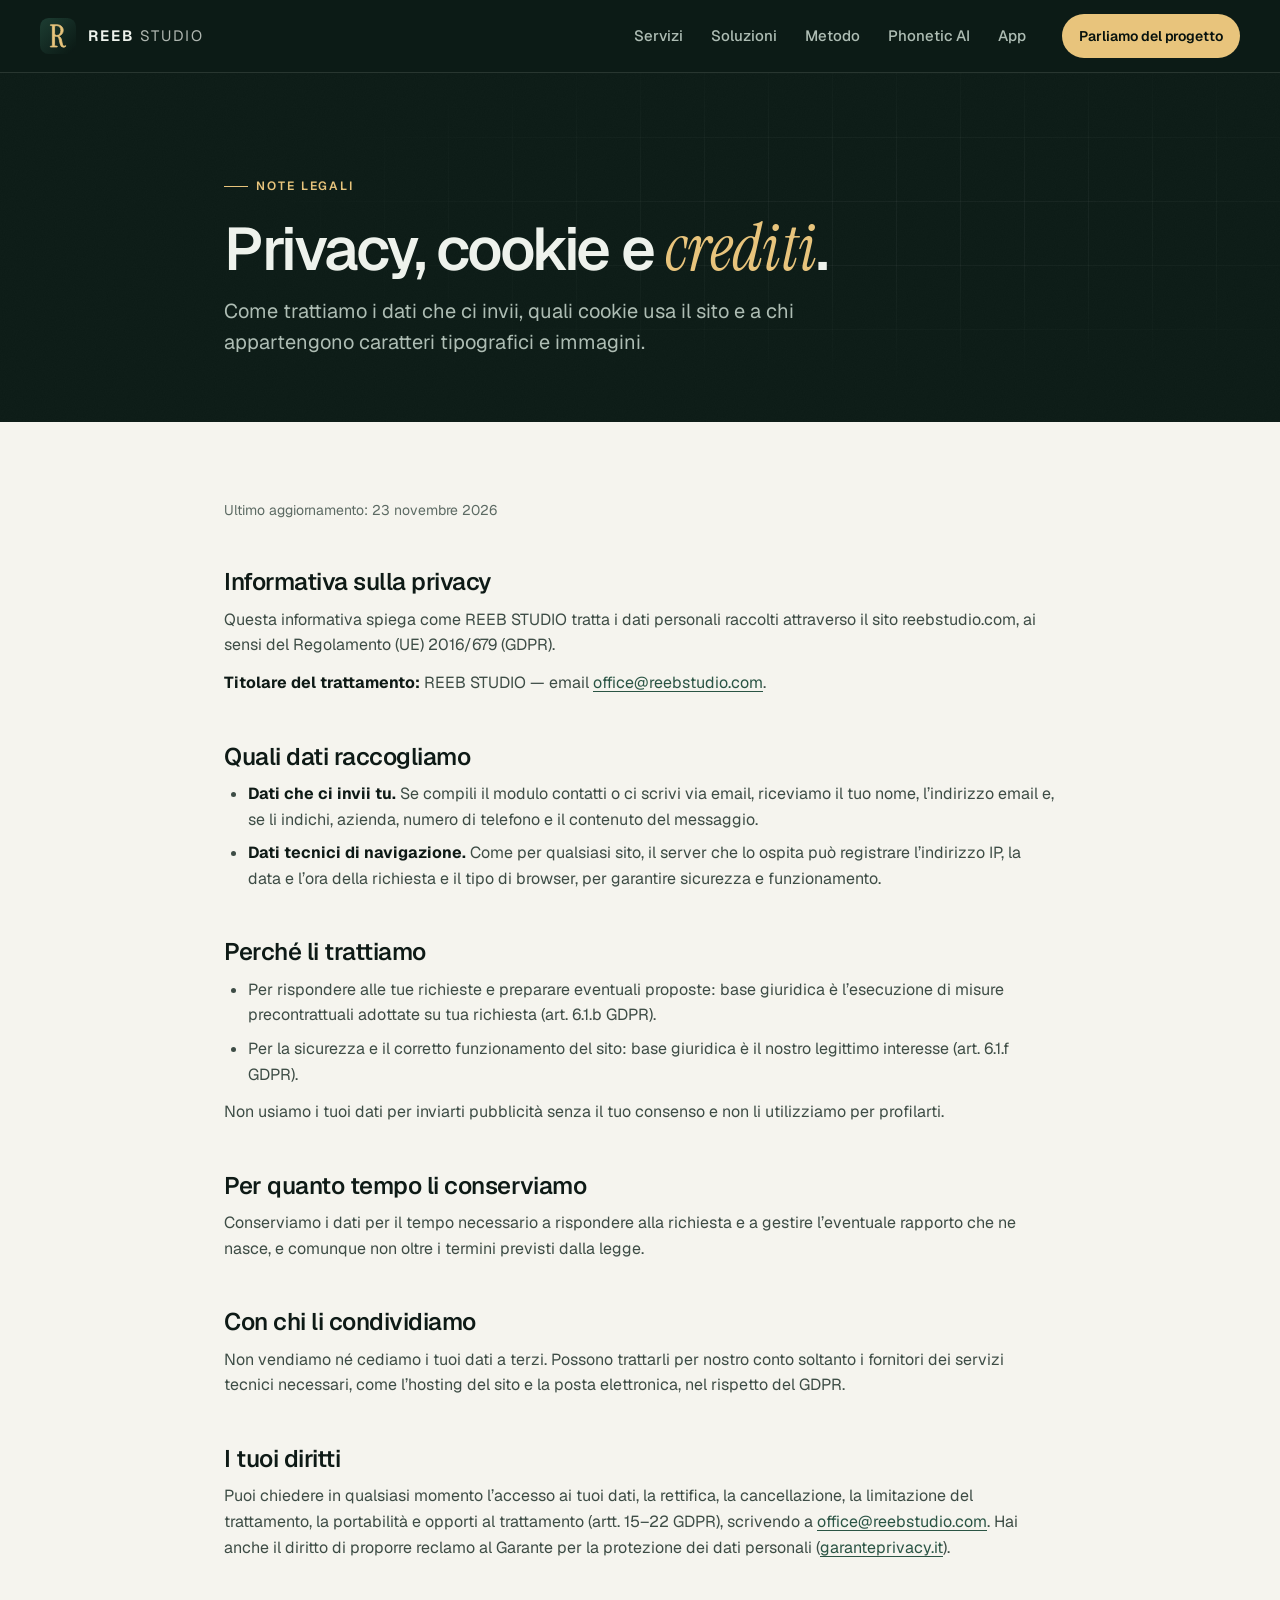
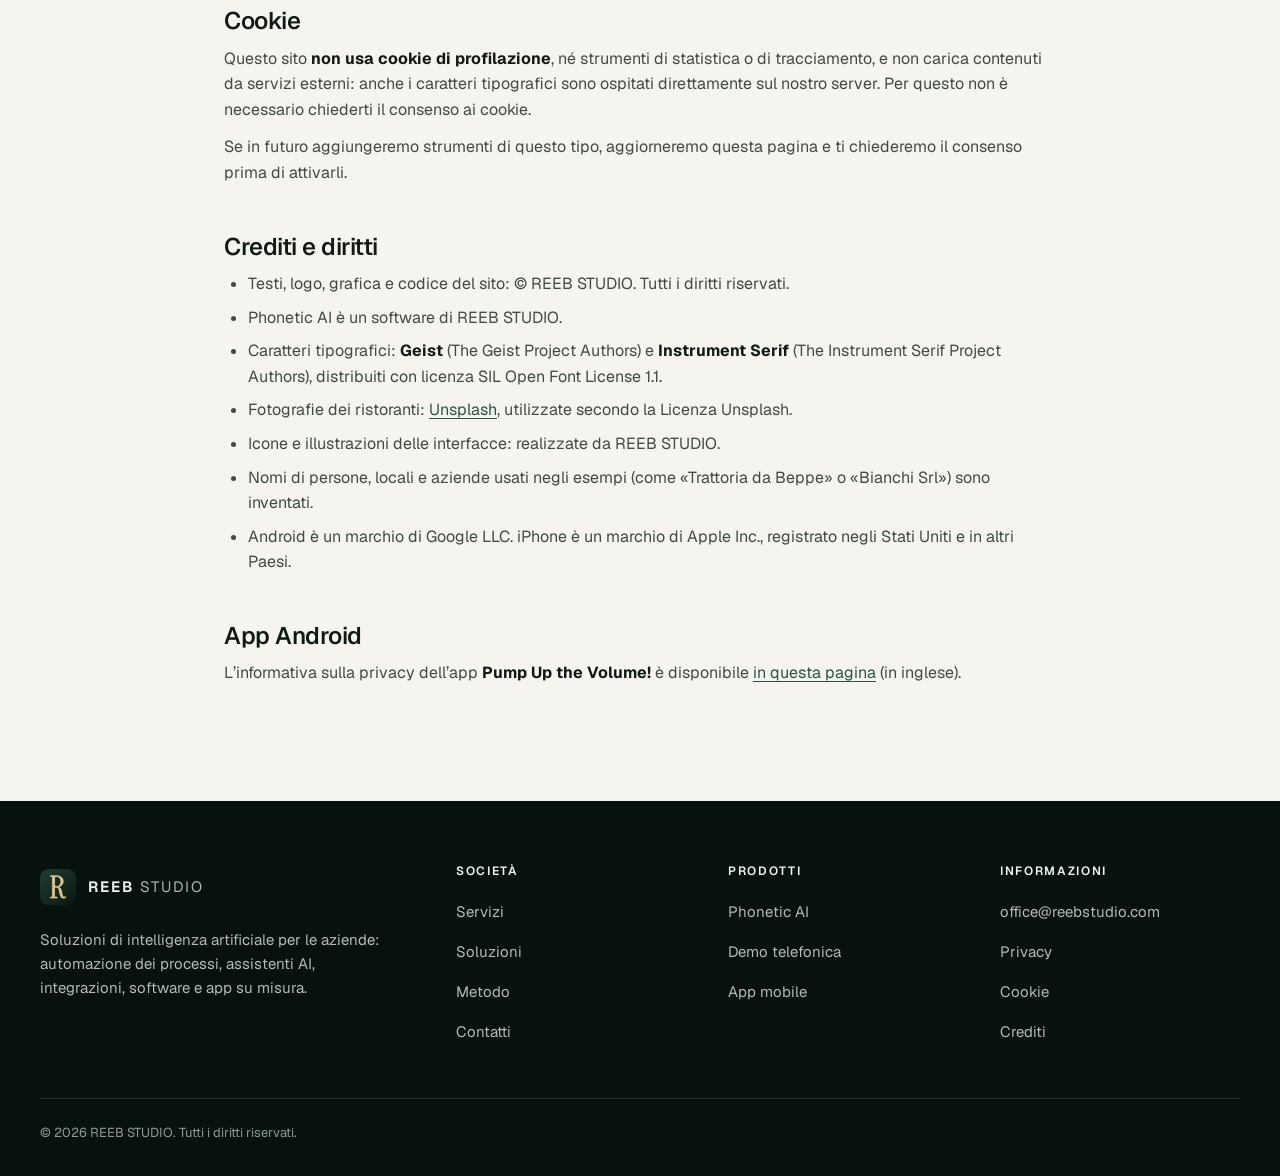
==== commit bf3f336e: "Aggiorna l'indirizzo di contatto REEB STUDIO" ====
--- a/note-legali/index.html
+++ b/note-legali/index.html
@@ -101,7 +101,7 @@
         <!-- Prima della pubblicazione: completare i dati del titolare (ragione sociale, sede legale, P.IVA) e far verificare il testo da un consulente privacy. -->
         <h2 id="privacy">Informativa sulla privacy</h2>
         <p>Questa informativa spiega come REEB STUDIO tratta i dati personali raccolti attraverso il sito reebstudio.com, ai sensi del Regolamento (UE) 2016/679 (GDPR).</p>
-        <p><strong>Titolare del trattamento:</strong> REEB STUDIO — email <a href="mailto:info@reebstudio.com">info@reebstudio.com</a>.</p>
+        <p><strong>Titolare del trattamento:</strong> REEB STUDIO — email <a href="mailto:office@reebstudio.com">office@reebstudio.com</a>.</p>
 
         <h2>Quali dati raccogliamo</h2>
         <ul>
@@ -123,7 +123,7 @@
         <p>Non vendiamo né cediamo i tuoi dati a terzi. Possono trattarli per nostro conto soltanto i fornitori dei servizi tecnici necessari, come l’hosting del sito e la posta elettronica, nel rispetto del GDPR.</p>
 
         <h2>I tuoi diritti</h2>
-        <p>Puoi chiedere in qualsiasi momento l’accesso ai tuoi dati, la rettifica, la cancellazione, la limitazione del trattamento, la portabilità e opporti al trattamento (artt. 15–22 GDPR), scrivendo a <a href="mailto:info@reebstudio.com">info@reebstudio.com</a>. Hai anche il diritto di proporre reclamo al Garante per la protezione dei dati personali (<a href="https://www.garanteprivacy.it" rel="noopener">garanteprivacy.it</a>).</p>
+        <p>Puoi chiedere in qualsiasi momento l’accesso ai tuoi dati, la rettifica, la cancellazione, la limitazione del trattamento, la portabilità e opporti al trattamento (artt. 15–22 GDPR), scrivendo a <a href="mailto:office@reebstudio.com">office@reebstudio.com</a>. Hai anche il diritto di proporre reclamo al Garante per la protezione dei dati personali (<a href="https://www.garanteprivacy.it" rel="noopener">garanteprivacy.it</a>).</p>
 
         <h2 id="cookie">Cookie</h2>
         <p>Questo sito <strong>non usa cookie di profilazione</strong>, né strumenti di statistica o di tracciamento, e non carica contenuti da servizi esterni: anche i caratteri tipografici sono ospitati direttamente sul nostro server. Per questo non è necessario chiederti il consenso ai cookie.</p>
@@ -176,7 +176,7 @@
         <div class="footer-col">
           <h2>Informazioni</h2>
           <ul role="list">
-            <li><a href="mailto:info@reebstudio.com">info@reebstudio.com</a></li>
+            <li><a href="mailto:office@reebstudio.com">office@reebstudio.com</a></li>
             <li><a href="../note-legali/#privacy">Privacy</a></li>
             <li><a href="../note-legali/#cookie">Cookie</a></li>
             <li><a href="../note-legali/#crediti">Crediti</a></li>
--- a/assets/css/site.css
+++ b/assets/css/site.css
@@ -475,15 +475,21 @@
    -------------------------------------------------------------------------- */
 
 .hero {
+  display: flex;
+  align-items: center;
   overflow: hidden;
-  padding-block: clamp(4.5rem, 10vw, 8rem) clamp(4rem, 8vw, 6.5rem);
+  /* L'apertura occupa esattamente la prima schermata */
+  min-height: min(calc(100vh - var(--header-h)), 60rem);
+  min-height: min(calc(100svh - var(--header-h)), 60rem);
+  padding-block: clamp(2.5rem, 6vh, 5rem);
 }
 
 .hero-copy { position: relative; max-width: 40rem; }
 
-.hero h1 { max-width: 13.5ch; }
-.hero .lead { margin-top: var(--s5); }
-.hero .actions { margin-top: var(--s6); }
+.hero h1 { max-width: 13.5ch; font-size: clamp(2.5rem, min(6vw, 8.6vh), 5rem); }
+.hero .pill { margin-bottom: clamp(1rem, 2.5vh, 1.5rem); }
+.hero .lead { margin-top: clamp(1rem, 2.5vh, 1.5rem); }
+.hero .actions { margin-top: clamp(1.25rem, 3.5vh, 2rem); }
 
 .pill {
   display: inline-flex;
@@ -514,8 +520,8 @@
   display: flex;
   flex-wrap: wrap;
   gap: var(--s3) var(--s5);
-  margin-top: var(--s7);
-  padding-top: var(--s5);
+  margin-top: clamp(1.5rem, 4.5vh, 3rem);
+  padding-top: clamp(1rem, 2.5vh, 1.5rem);
   border-top: 1px solid var(--line-dark);
   list-style: none;
   color: var(--on-dark-2);
@@ -1606,7 +1612,8 @@
   .nav-panel .btn { width: 100%; margin-top: var(--s5); }
 
   .problems-grid, .product-feature, .apps, .faq-grid, .contact-grid, .section-head-split { grid-template-columns: minmax(0, 1fr); }
-  .hero { padding-bottom: 58vw; }
+  .hero { display: block; min-height: 0; padding-block: clamp(3rem, 8vw, 4.5rem) 58vw; }
+  .hero h1 { font-size: clamp(2.25rem, 7vw, 3.5rem); }
   .hero-ribbon {
     top: auto;
     bottom: -6vw;
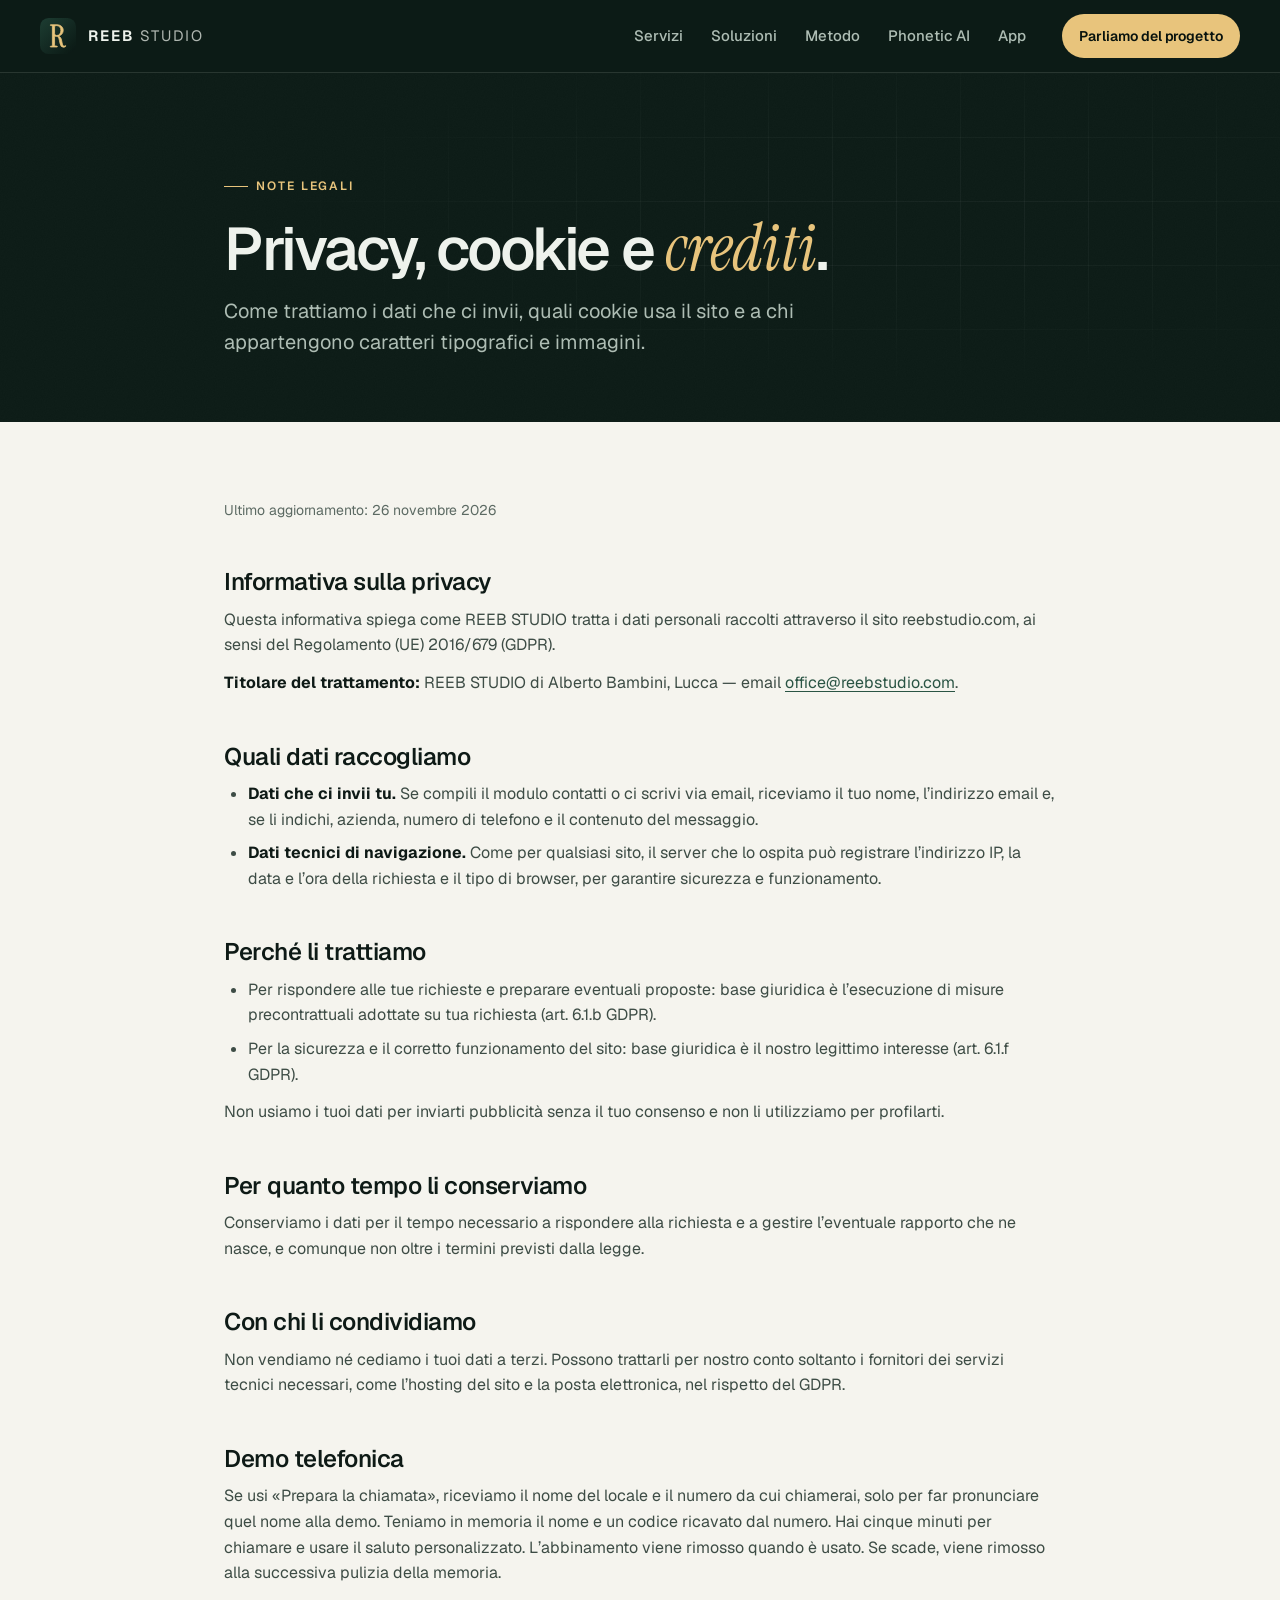
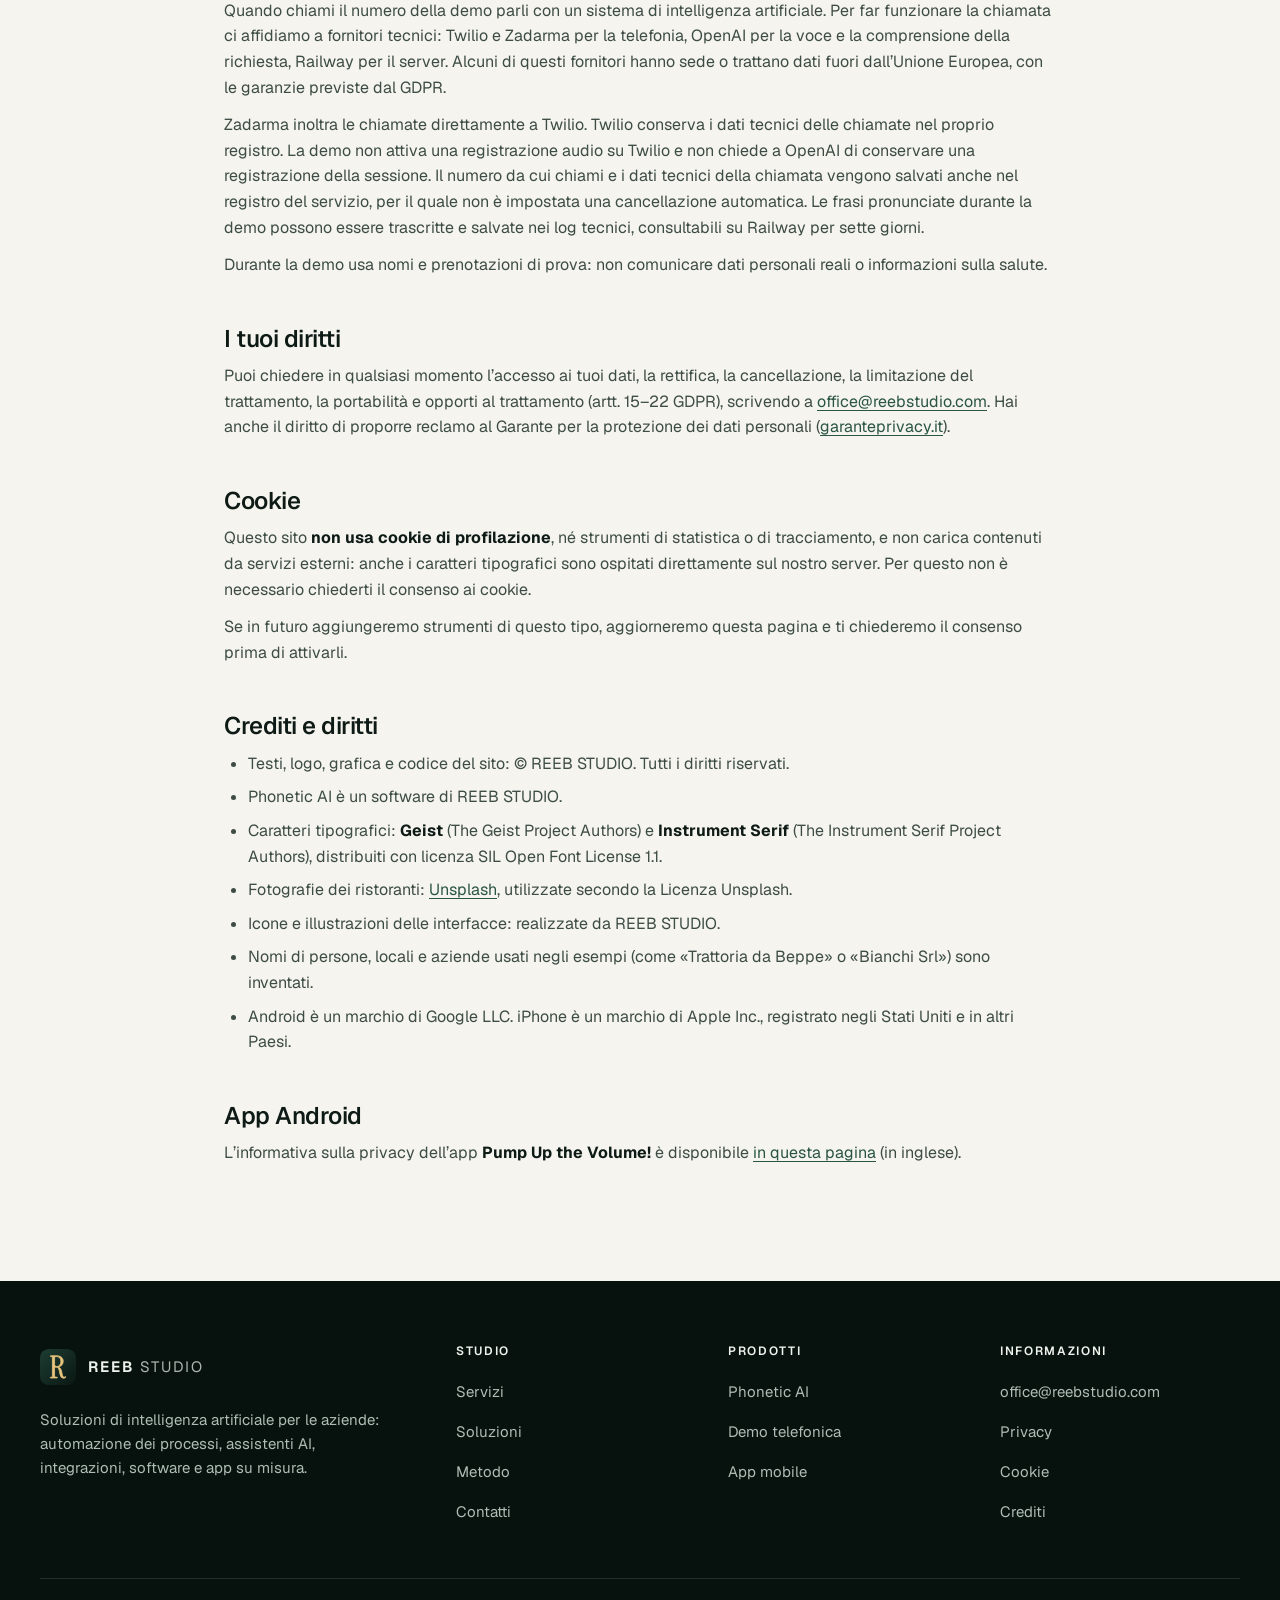
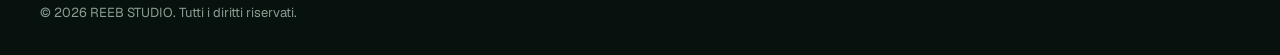
==== commit ac888501: "Aggiorna informativa privacy e demo telefonica" ====
--- a/note-legali/index.html
+++ b/note-legali/index.html
@@ -96,12 +96,11 @@
 
     <article class="prose">
       <div class="container-narrow">
-        <p class="updated">Ultimo aggiornamento: 23 novembre 2026</p>
-
-        <!-- Prima della pubblicazione: completare i dati del titolare (ragione sociale, sede legale, P.IVA) e far verificare il testo da un consulente privacy. -->
+        <p class="updated">Ultimo aggiornamento: 26 novembre 2026</p>
+
         <h2 id="privacy">Informativa sulla privacy</h2>
         <p>Questa informativa spiega come REEB STUDIO tratta i dati personali raccolti attraverso il sito reebstudio.com, ai sensi del Regolamento (UE) 2016/679 (GDPR).</p>
-        <p><strong>Titolare del trattamento:</strong> REEB STUDIO — email <a href="mailto:office@reebstudio.com">office@reebstudio.com</a>.</p>
+        <p><strong>Titolare del trattamento:</strong> REEB STUDIO di Alberto Bambini, Lucca — email <a href="mailto:office@reebstudio.com">office@reebstudio.com</a>.</p>
 
         <h2>Quali dati raccogliamo</h2>
         <ul>
@@ -121,6 +120,12 @@
 
         <h2>Con chi li condividiamo</h2>
         <p>Non vendiamo né cediamo i tuoi dati a terzi. Possono trattarli per nostro conto soltanto i fornitori dei servizi tecnici necessari, come l’hosting del sito e la posta elettronica, nel rispetto del GDPR.</p>
+
+        <h2>Demo telefonica</h2>
+        <p>Se usi «Prepara la chiamata», riceviamo il nome del locale e il numero da cui chiamerai, solo per far pronunciare quel nome alla demo. Teniamo in memoria il nome e un codice ricavato dal numero. Hai cinque minuti per chiamare e usare il saluto personalizzato. L’abbinamento viene rimosso quando è usato. Se scade, viene rimosso alla successiva pulizia della memoria.</p>
+        <p>Quando chiami il numero della demo parli con un sistema di intelligenza artificiale. Per far funzionare la chiamata ci affidiamo a fornitori tecnici: Twilio e Zadarma per la telefonia, OpenAI per la voce e la comprensione della richiesta, Railway per il server. Alcuni di questi fornitori hanno sede o trattano dati fuori dall’Unione Europea, con le garanzie previste dal GDPR.</p>
+        <p>Zadarma inoltra le chiamate direttamente a Twilio. Twilio conserva i dati tecnici delle chiamate nel proprio registro. La demo non attiva una registrazione audio su Twilio e non chiede a OpenAI di conservare una registrazione della sessione. Il numero da cui chiami e i dati tecnici della chiamata vengono salvati anche nel registro del servizio, per il quale non è impostata una cancellazione automatica. Le frasi pronunciate durante la demo possono essere trascritte e salvate nei log tecnici, consultabili su Railway per sette giorni.</p>
+        <p>Durante la demo usa nomi e prenotazioni di prova: non comunicare dati personali reali o informazioni sulla salute.</p>
 
         <h2>I tuoi diritti</h2>
         <p>Puoi chiedere in qualsiasi momento l’accesso ai tuoi dati, la rettifica, la cancellazione, la limitazione del trattamento, la portabilità e opporti al trattamento (artt. 15–22 GDPR), scrivendo a <a href="mailto:office@reebstudio.com">office@reebstudio.com</a>. Hai anche il diritto di proporre reclamo al Garante per la protezione dei dati personali (<a href="https://www.garanteprivacy.it" rel="noopener">garanteprivacy.it</a>).</p>
@@ -157,7 +162,7 @@
           <p>Soluzioni di intelligenza artificiale per le aziende: automazione dei processi, assistenti AI, integrazioni, software e app su misura.</p>
         </div>
         <div class="footer-col">
-          <h2>Società</h2>
+          <h2>Studio</h2>
           <ul role="list">
             <li><a href="../#servizi">Servizi</a></li>
             <li><a href="../#soluzioni">Soluzioni</a></li>
@@ -184,7 +189,6 @@
         </div>
       </div>
       <div class="footer-bottom">
-        <!-- Quando la società sarà registrata, aggiungere qui: ragione sociale completa, sede legale, P.IVA (obbligatoria per legge sul sito). -->
         <span>&copy; <span data-year>2026</span> REEB STUDIO. Tutti i diritti riservati.</span>
         
       </div>
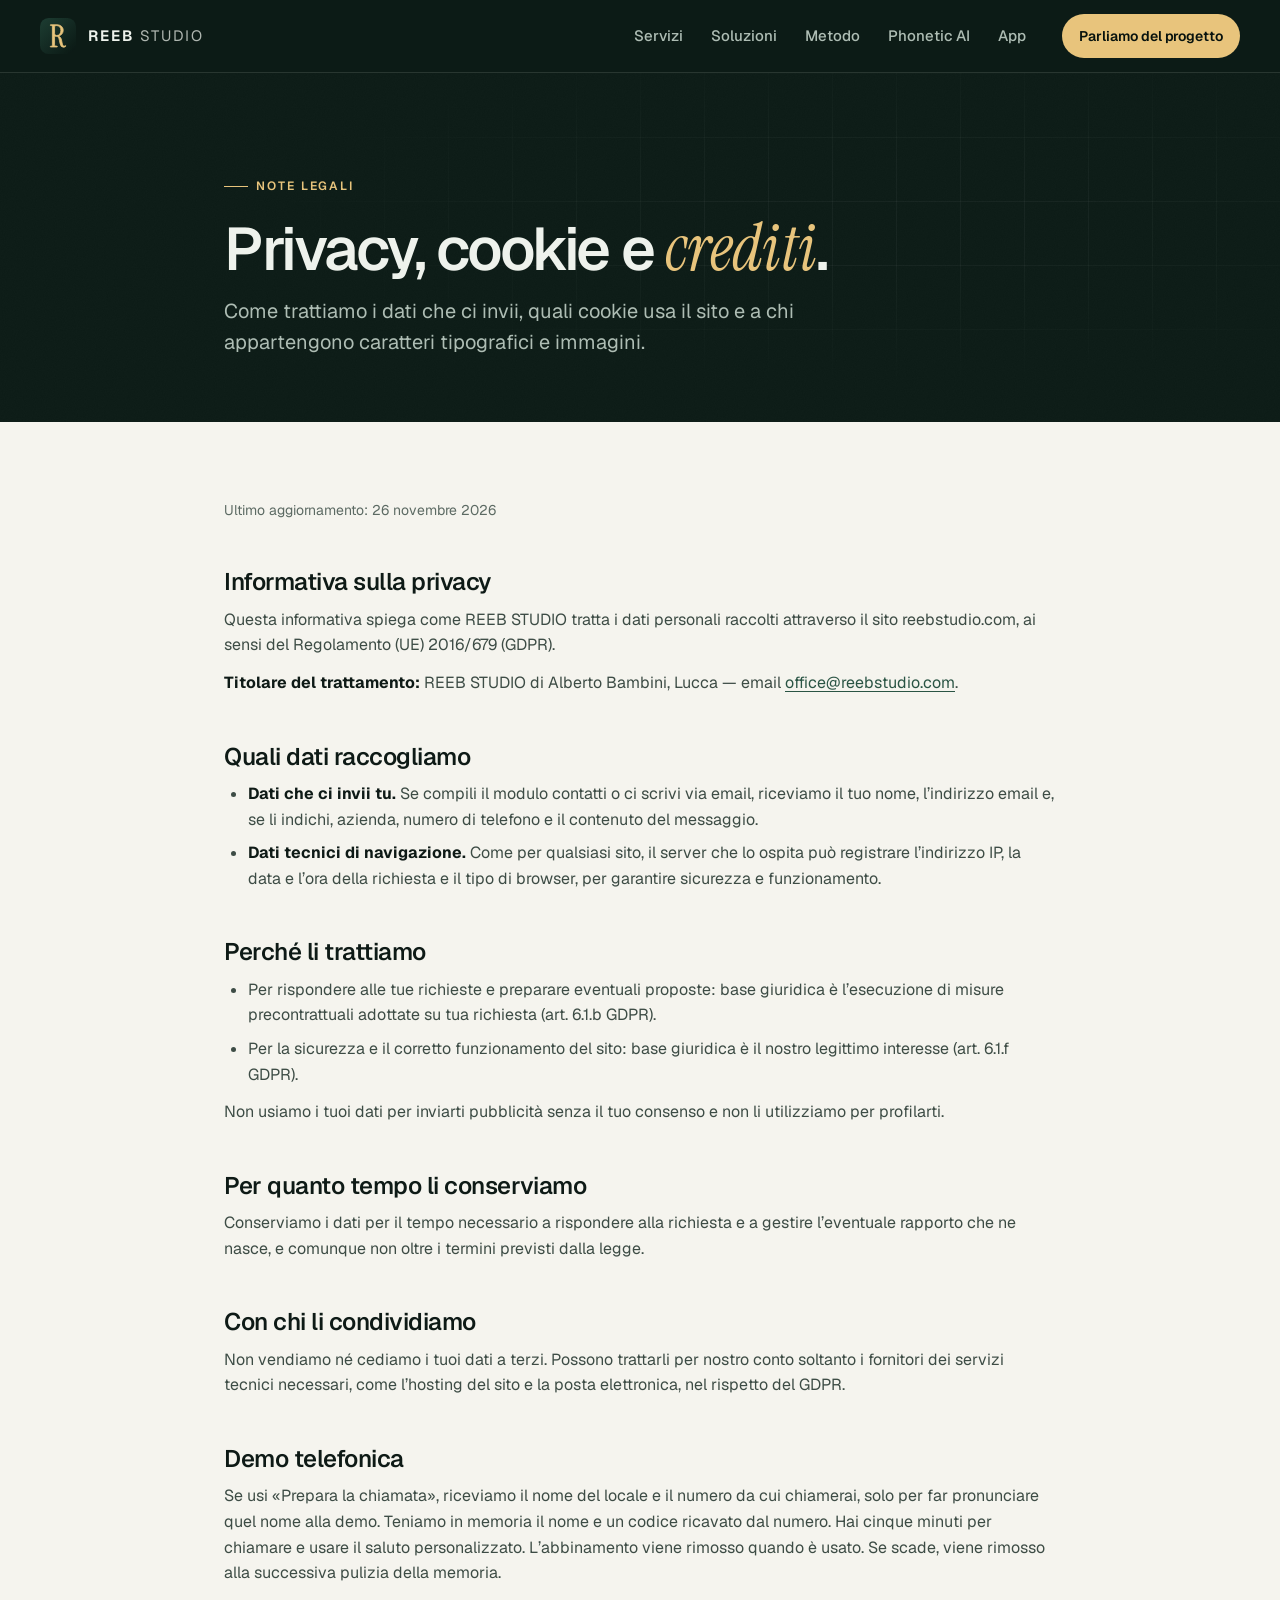
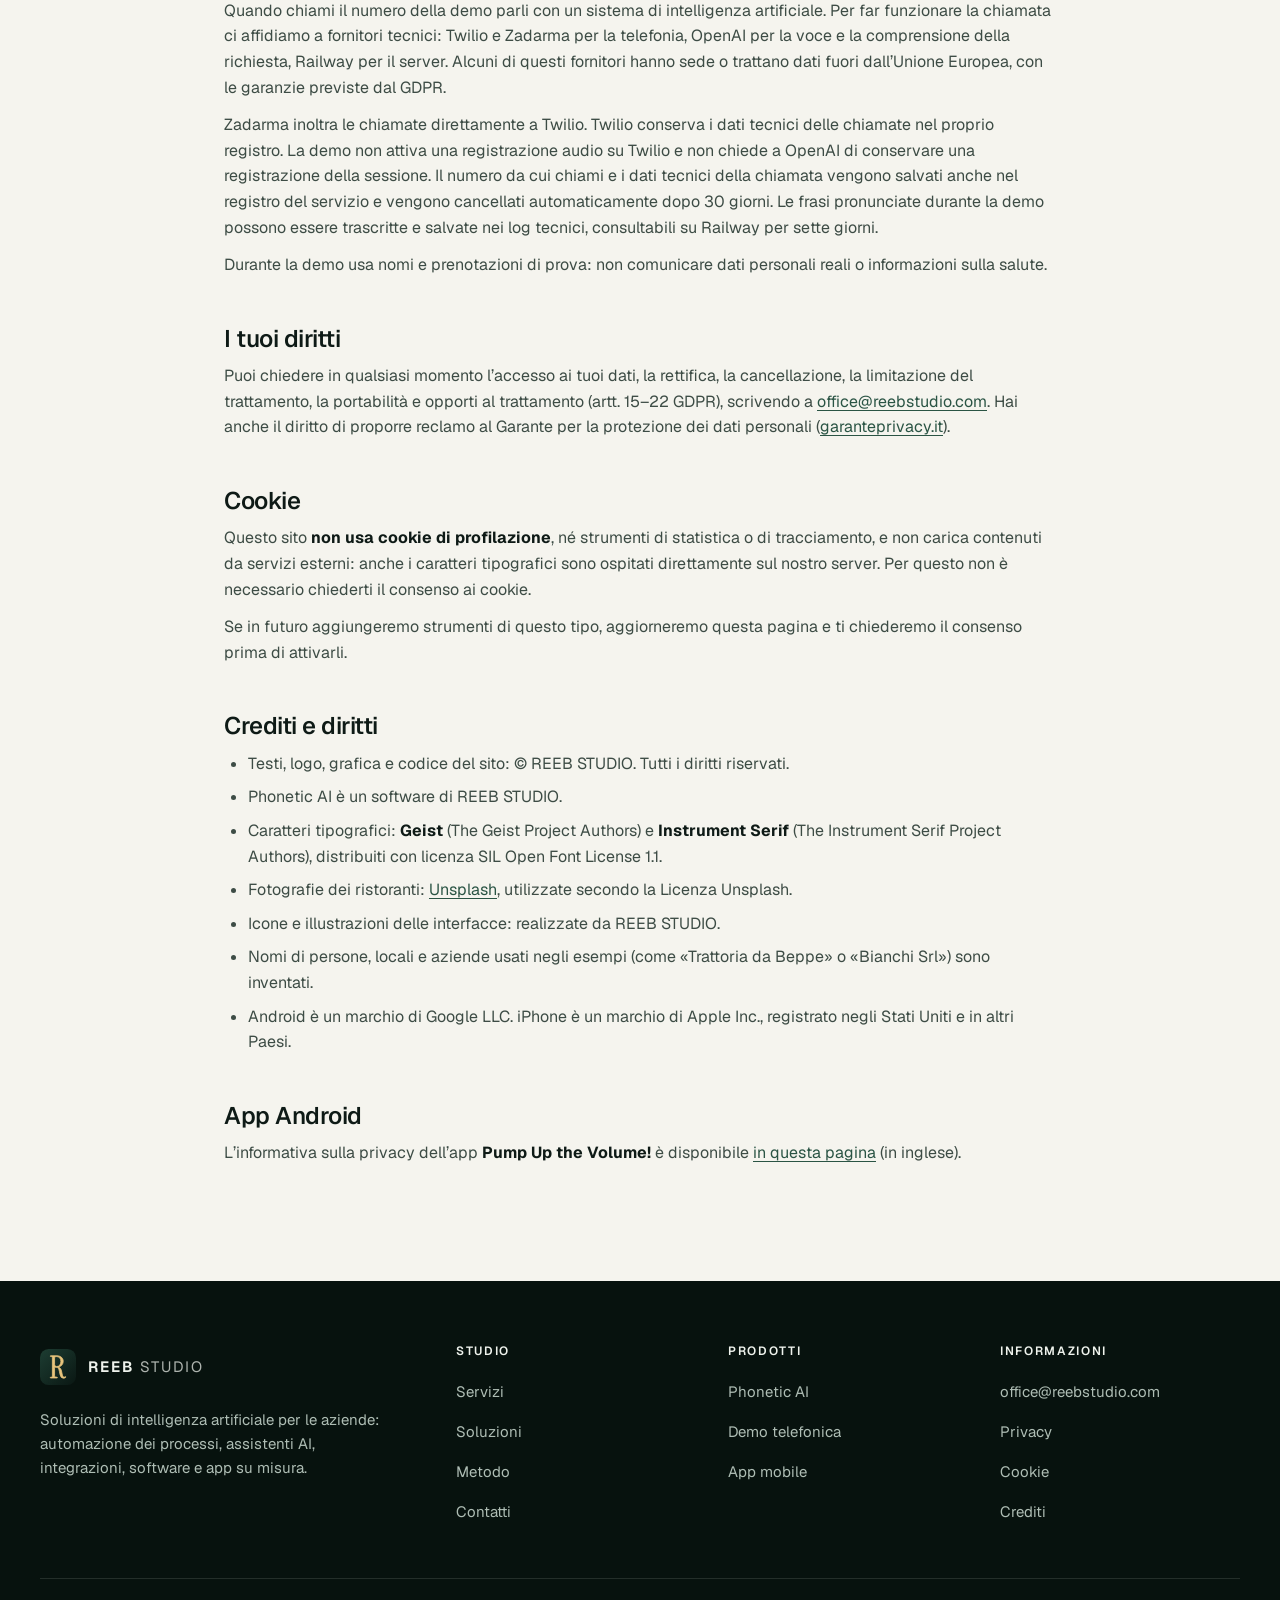
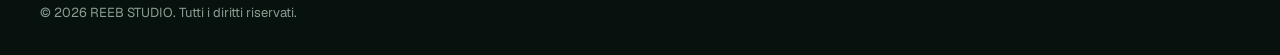
==== commit 540b780e: "Indica la cancellazione delle chiamate demo dopo 30 giorni" ====
--- a/note-legali/index.html
+++ b/note-legali/index.html
@@ -124,7 +124,7 @@
         <h2>Demo telefonica</h2>
         <p>Se usi «Prepara la chiamata», riceviamo il nome del locale e il numero da cui chiamerai, solo per far pronunciare quel nome alla demo. Teniamo in memoria il nome e un codice ricavato dal numero. Hai cinque minuti per chiamare e usare il saluto personalizzato. L’abbinamento viene rimosso quando è usato. Se scade, viene rimosso alla successiva pulizia della memoria.</p>
         <p>Quando chiami il numero della demo parli con un sistema di intelligenza artificiale. Per far funzionare la chiamata ci affidiamo a fornitori tecnici: Twilio e Zadarma per la telefonia, OpenAI per la voce e la comprensione della richiesta, Railway per il server. Alcuni di questi fornitori hanno sede o trattano dati fuori dall’Unione Europea, con le garanzie previste dal GDPR.</p>
-        <p>Zadarma inoltra le chiamate direttamente a Twilio. Twilio conserva i dati tecnici delle chiamate nel proprio registro. La demo non attiva una registrazione audio su Twilio e non chiede a OpenAI di conservare una registrazione della sessione. Il numero da cui chiami e i dati tecnici della chiamata vengono salvati anche nel registro del servizio, per il quale non è impostata una cancellazione automatica. Le frasi pronunciate durante la demo possono essere trascritte e salvate nei log tecnici, consultabili su Railway per sette giorni.</p>
+        <p>Zadarma inoltra le chiamate direttamente a Twilio. Twilio conserva i dati tecnici delle chiamate nel proprio registro. La demo non attiva una registrazione audio su Twilio e non chiede a OpenAI di conservare una registrazione della sessione. Il numero da cui chiami e i dati tecnici della chiamata vengono salvati anche nel registro del servizio e vengono cancellati automaticamente dopo 30 giorni. Le frasi pronunciate durante la demo possono essere trascritte e salvate nei log tecnici, consultabili su Railway per sette giorni.</p>
         <p>Durante la demo usa nomi e prenotazioni di prova: non comunicare dati personali reali o informazioni sulla salute.</p>
 
         <h2>I tuoi diritti</h2>
